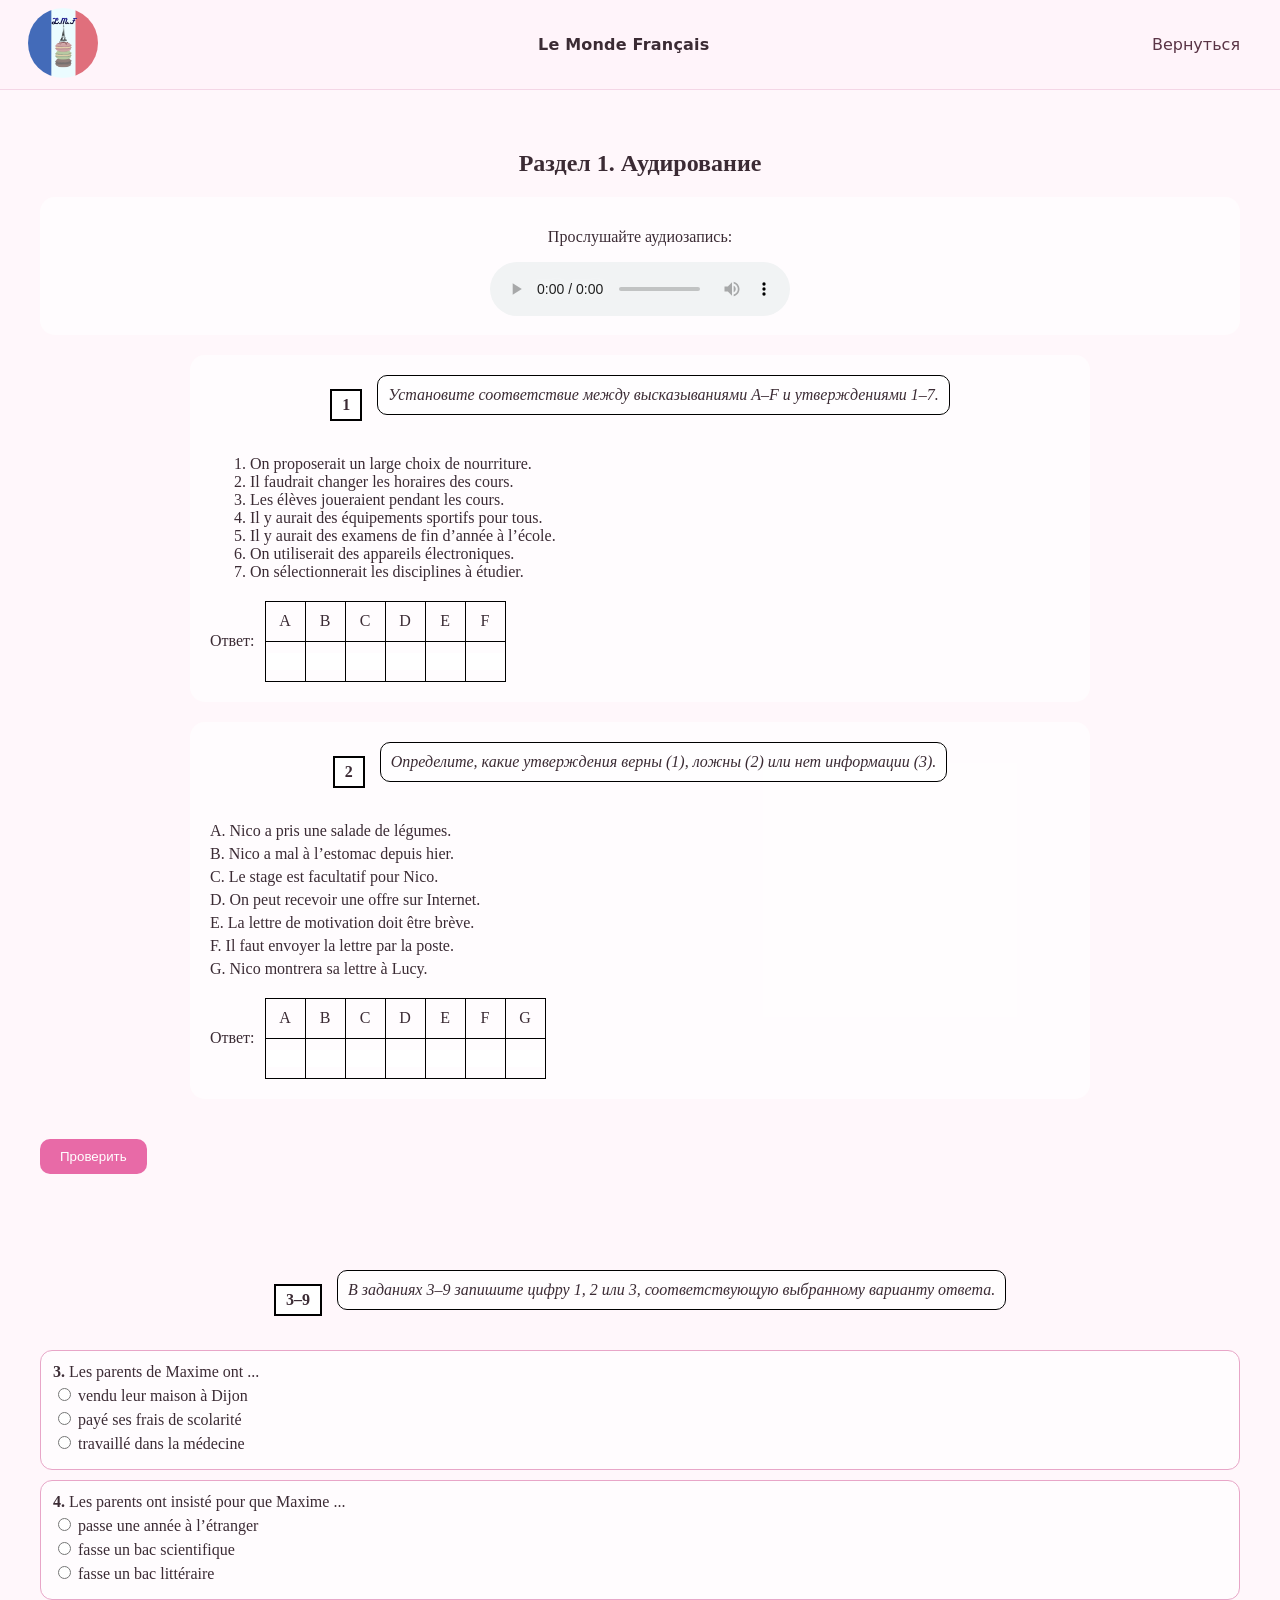
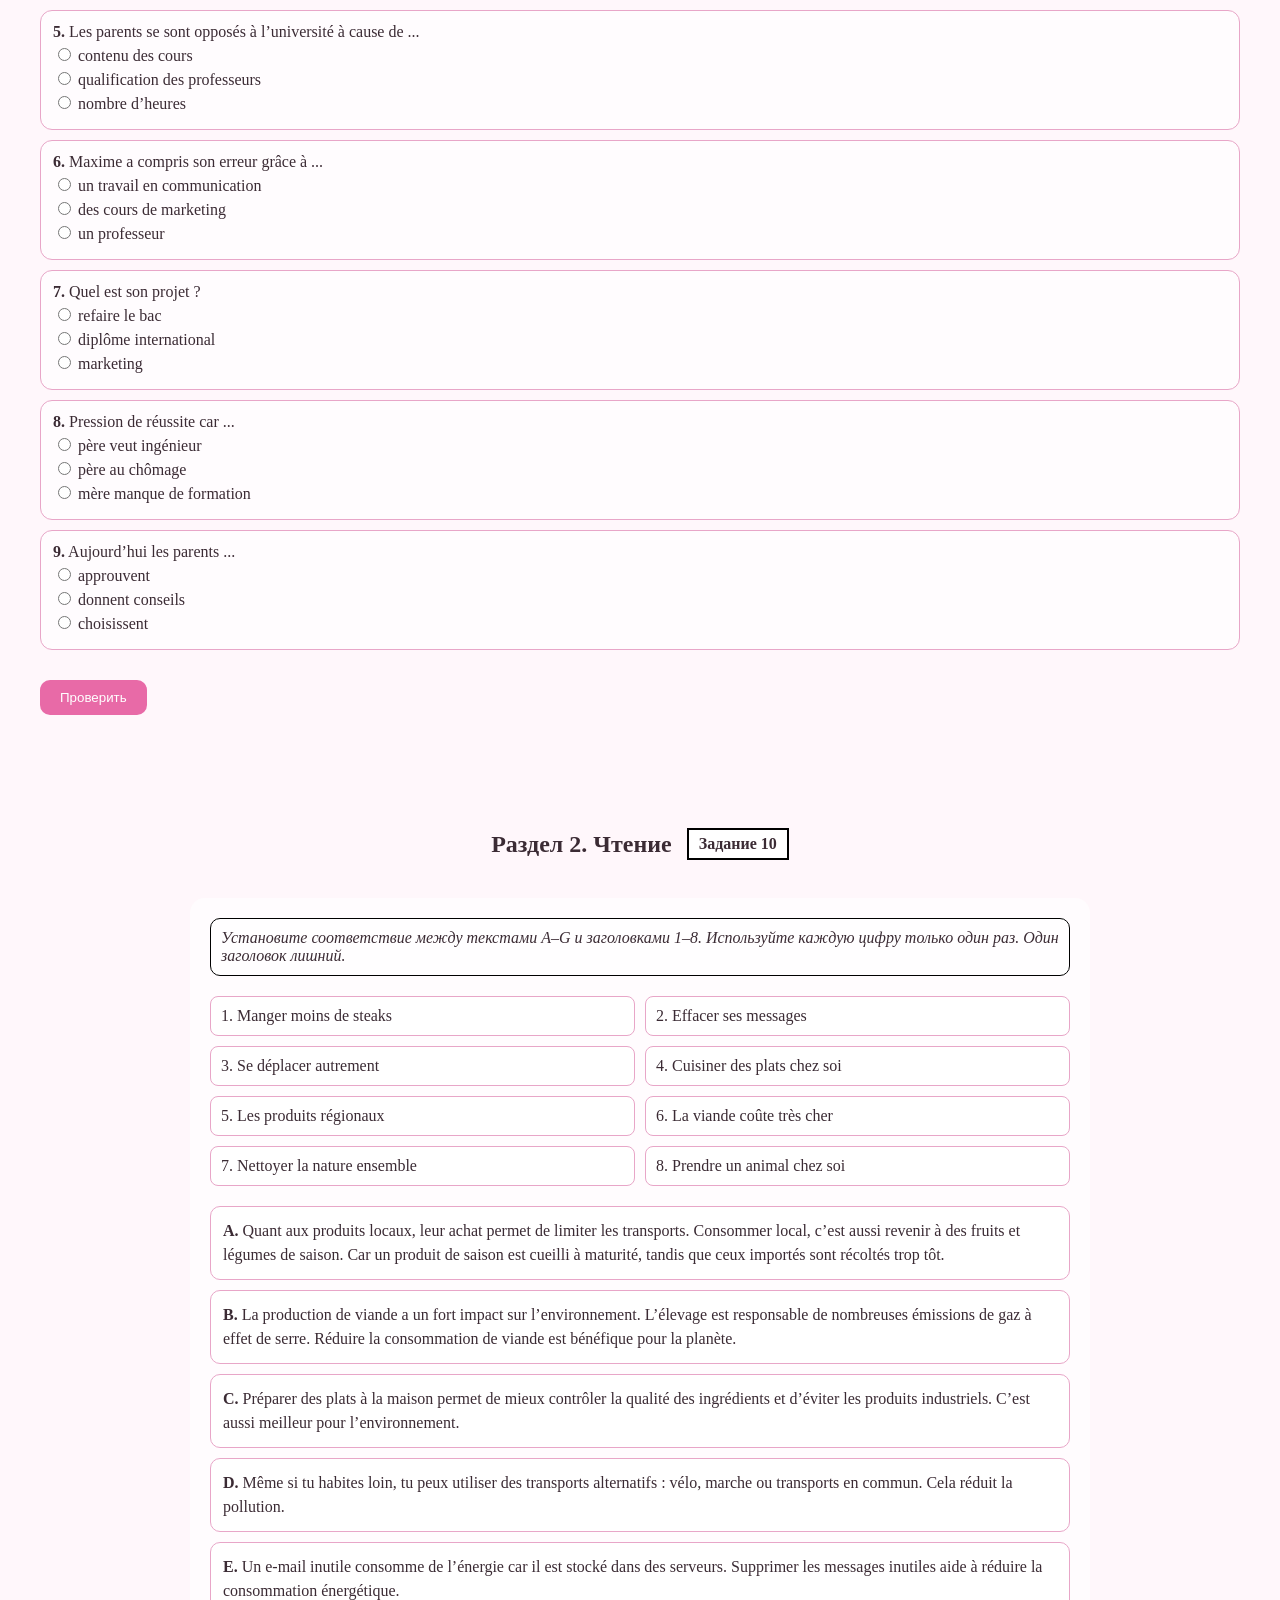
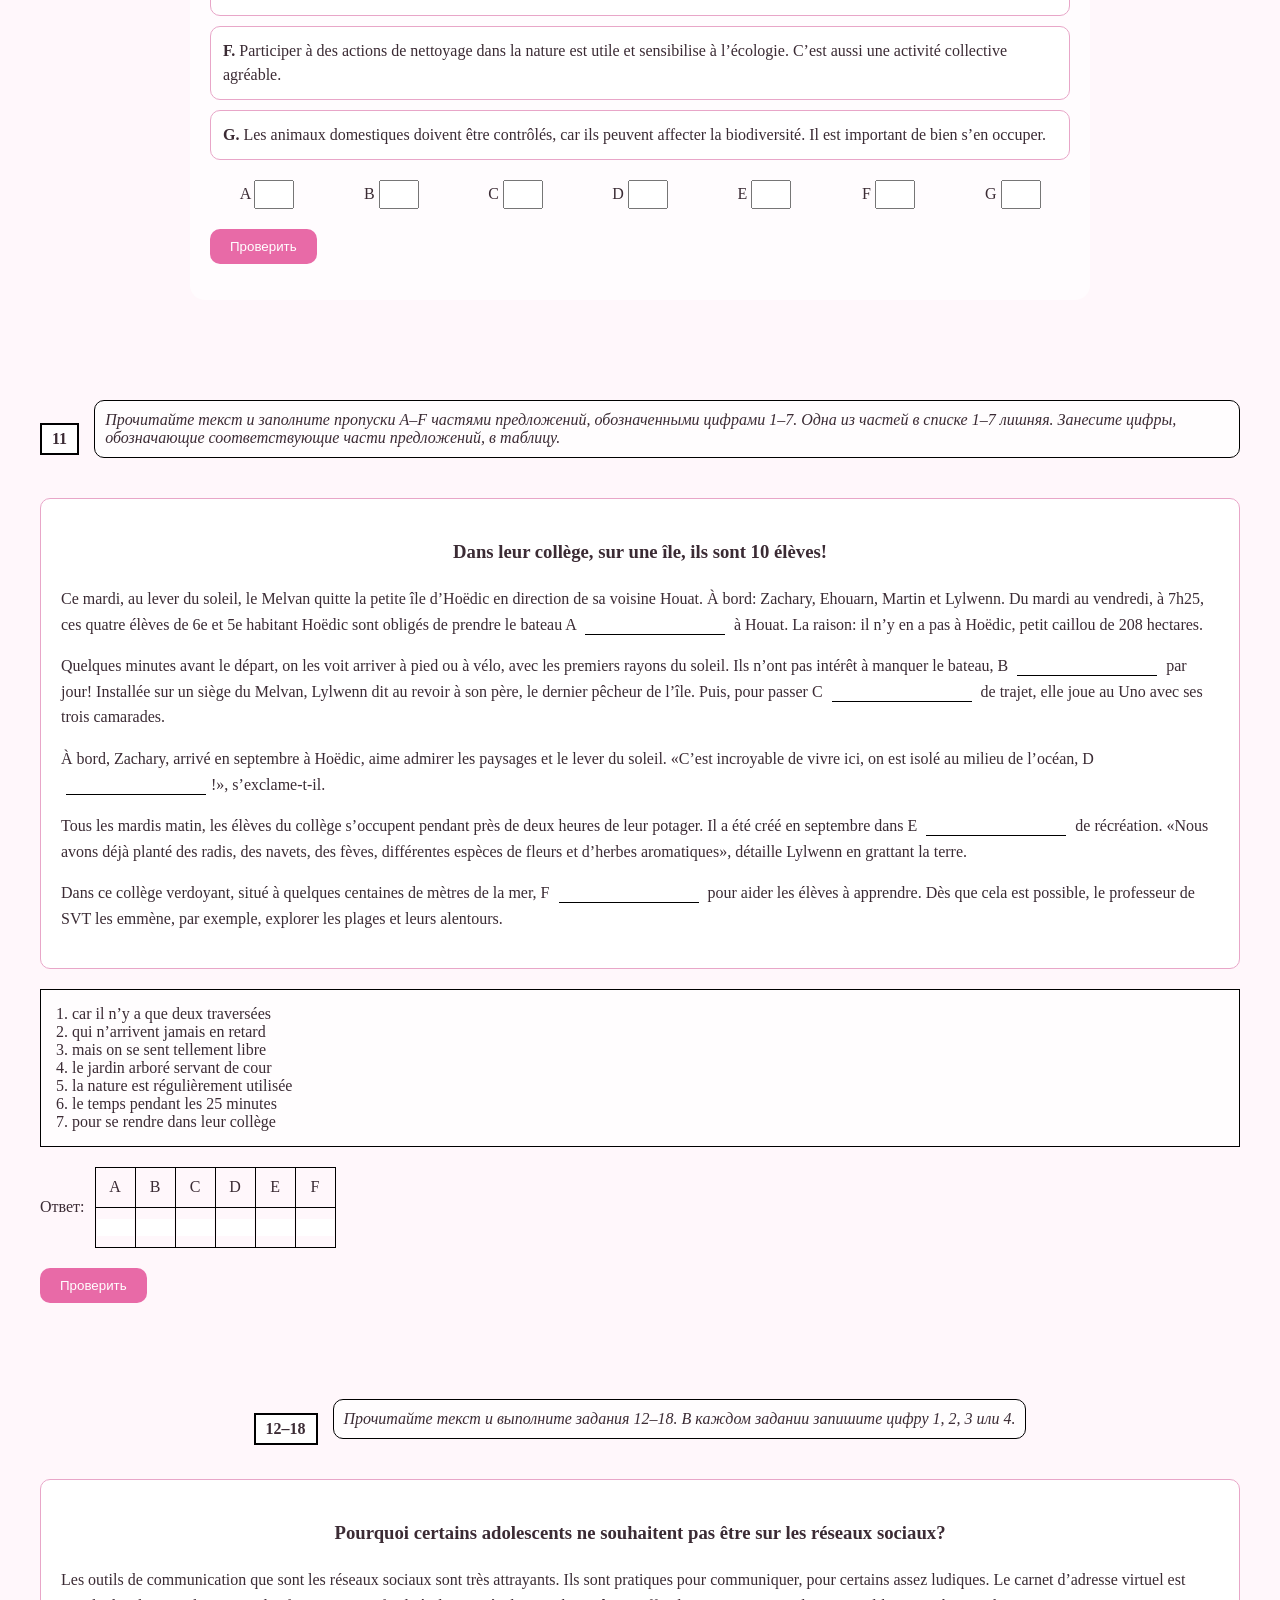
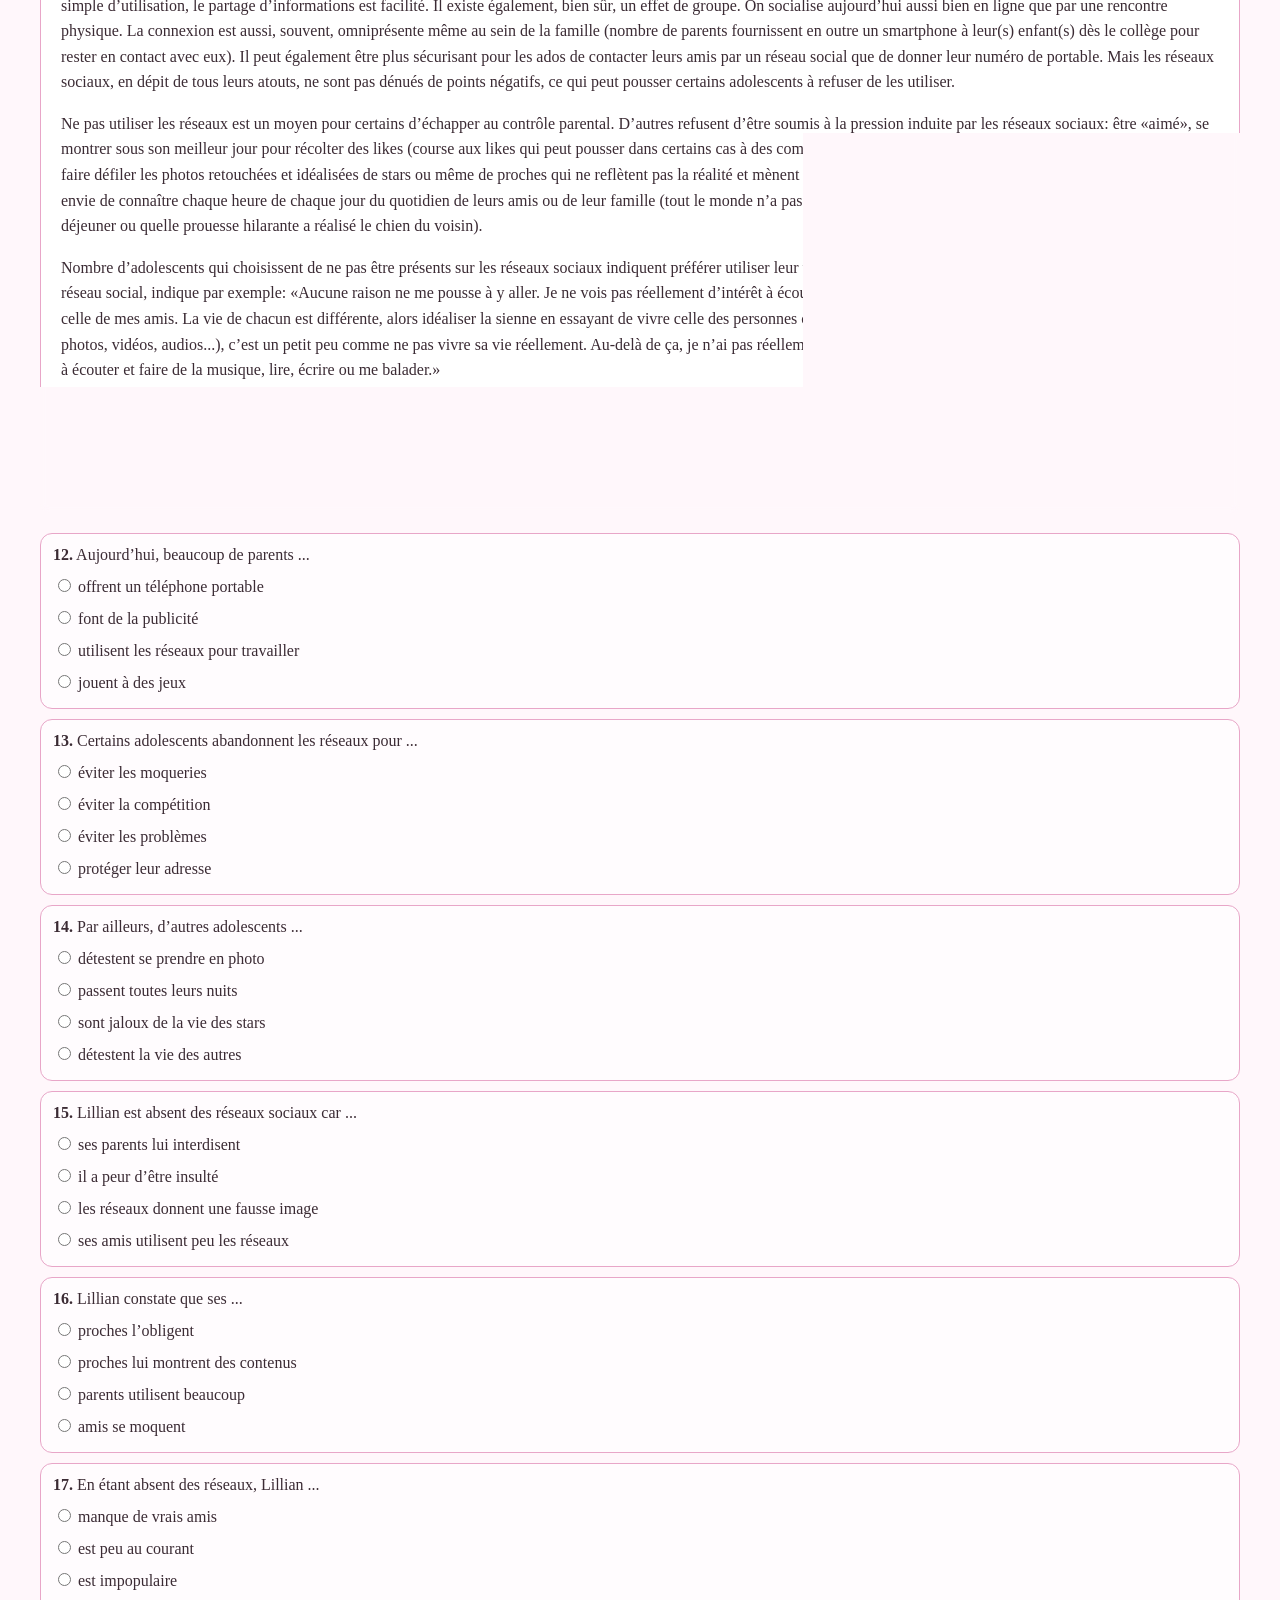
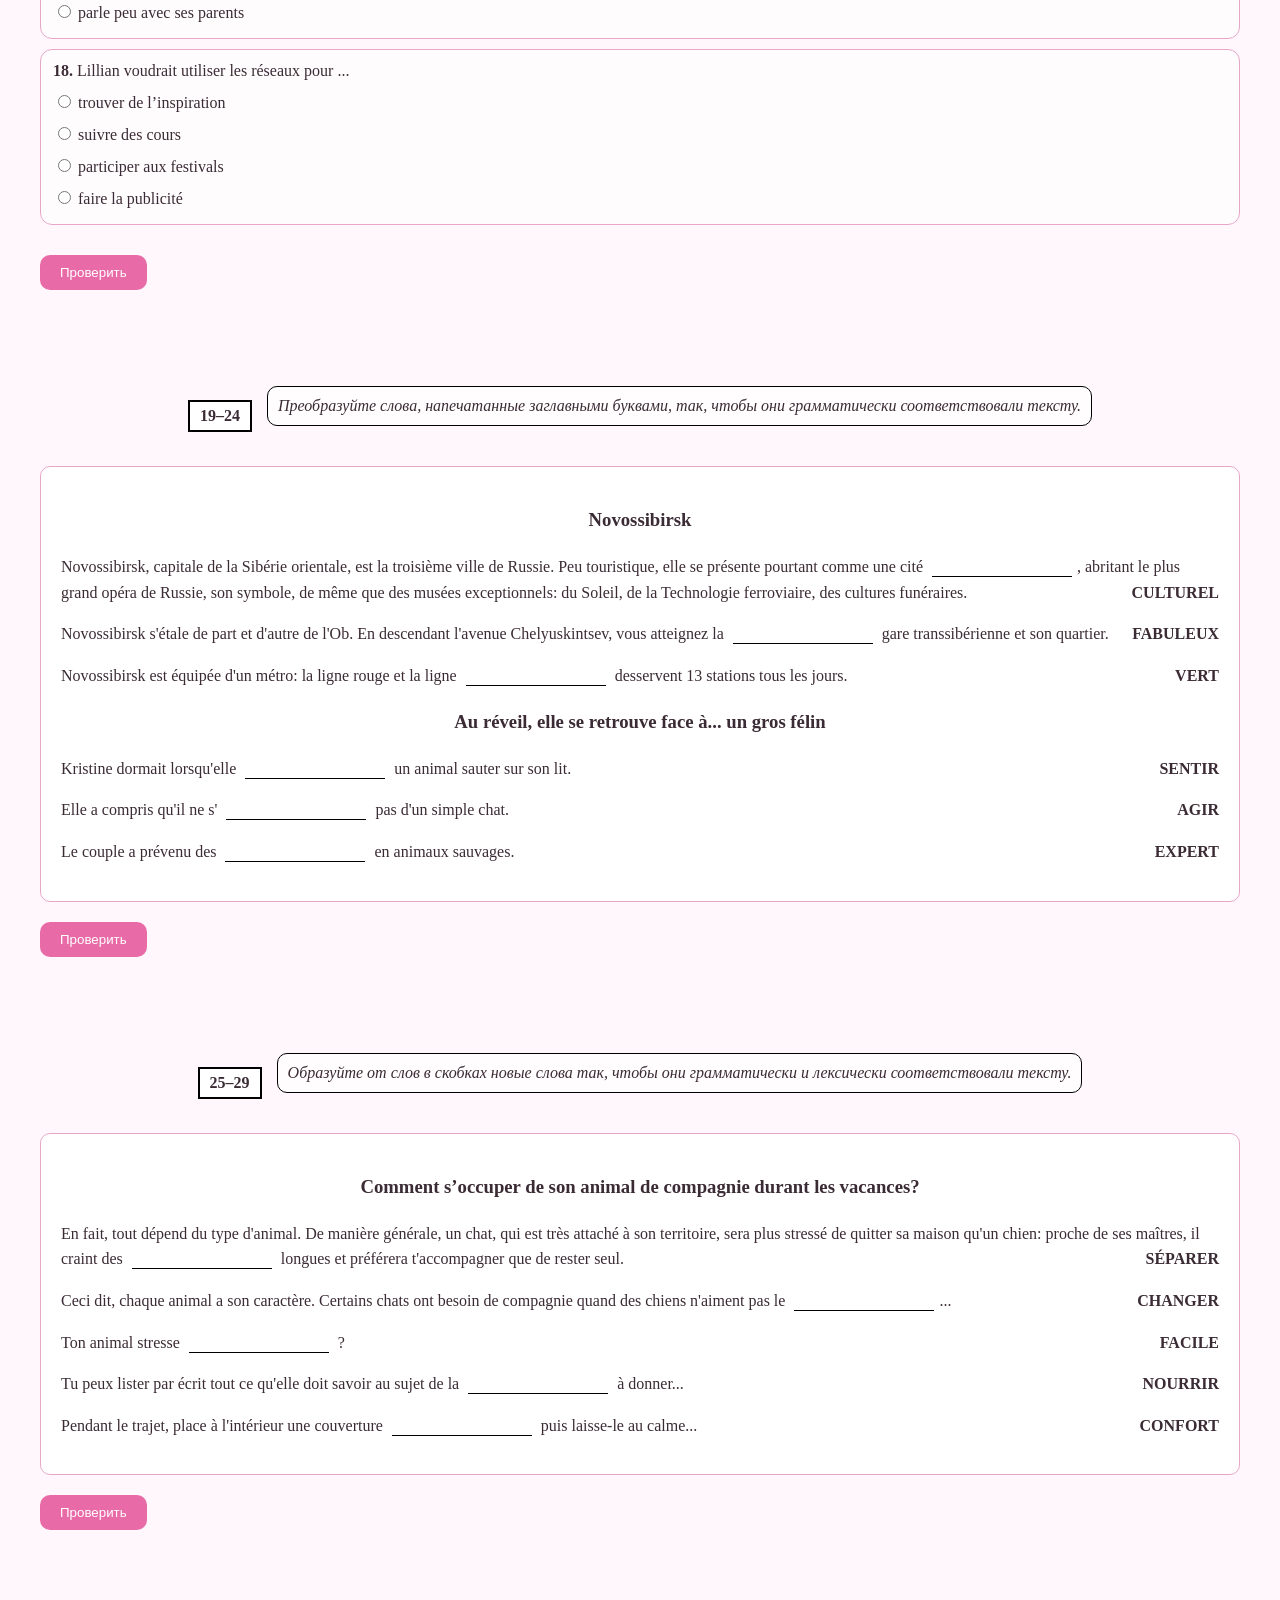
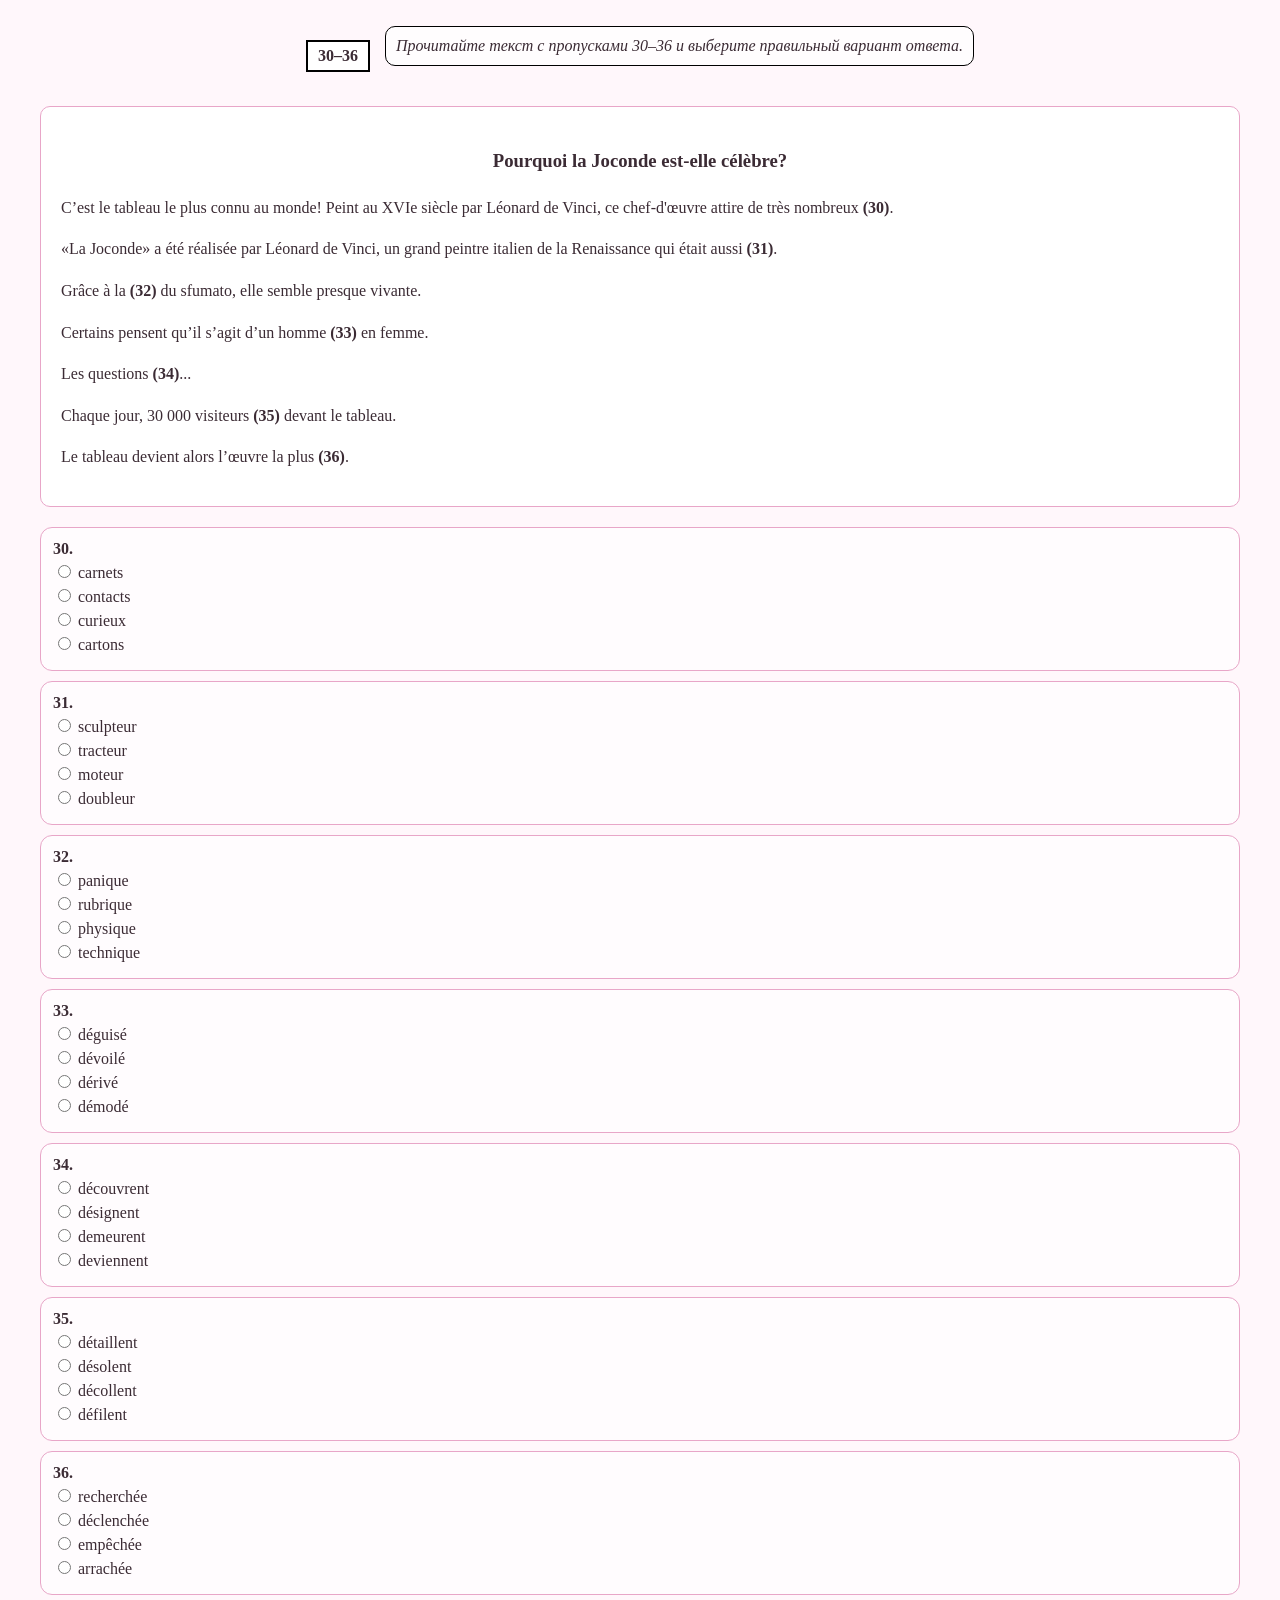
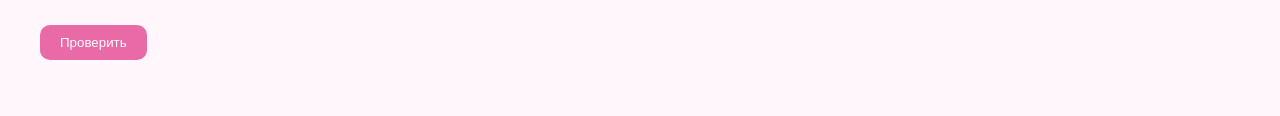
==== tests.html @ 0fc98b48 "Add files via upload" ====
<!DOCTYPE html>
<html lang="ru">
<head>
  <meta charset="UTF-8" />
  <meta name="viewport" content="width=device-width, initial-scale=1.0" />
  <title>Le Monde Français</title>
  <link rel="shortcut icon" href="data/plg.ico" type="image/x-icon">
  <link rel="stylesheet" href="vars.css" />
</head>
<body class="page">

  <header class="header" id="top">
    <nav class="nav">
      <div class="nav__brand">
        <span class="nav__logo"><img src="data/plg.png" alt=""></span>
        <span class="nav__title">Le Monde Français</span>
      </div>

      <ul class="nav__list">
        <li class="nav__item"><a class="nav__link" href="index.html">Вернуться</a></li>
      </ul>
    </nav>
  </header>

  <section class="section section--exam" id="listening">

  <div class="section__content">

    <h2 class="center">Раздел 1. Аудирование</h2>

    <!-- 🎧 АУДИО -->
    <div class="audio-player">
      <p>Прослушайте аудиозапись:</p>
      <audio controls>
        <source src="audio.mp3" type="audio/mpeg">
      </audio>
    </div>

    <!-- ЗАДАНИЕ 1 -->
    <div class="exam-block">

      <div class="exam-header">
        <div class="exam-task-number">1</div>
        <div class="exam-instruction">
          Установите соответствие между высказываниями A–F и утверждениями 1–7.
        </div>
      </div>

      <ol class="list">
        <li>On proposerait un large choix de nourriture.</li>
        <li>Il faudrait changer les horaires des cours.</li>
        <li>Les élèves joueraient pendant les cours.</li>
        <li>Il y aurait des équipements sportifs pour tous.</li>
        <li>Il y aurait des examens de fin d’année à l’école.</li>
        <li>On utiliserait des appareils électroniques.</li>
        <li>On sélectionnerait les disciplines à étudier.</li>
      </ol>

      <div class="answer-table">
        <span>Ответ:</span>
        <table>
          <tr>
            <td>A</td><td>B</td><td>C</td><td>D</td><td>E</td><td>F</td>
          </tr>
          <tr>
            <td><input data-a="4"></td>
            <td><input data-a="2"></td>
            <td><input data-a="6"></td>
            <td><input data-a="1"></td>
            <td><input data-a="7"></td>
            <td><input data-a="3"></td>
          </tr>
        </table>
      </div>

    </div>

    <!-- ЗАДАНИЕ 2 -->
    <div class="exam-block">

      <div class="exam-header">
        <div class="exam-task-number">2</div>
        <div class="exam-instruction">
          Определите, какие утверждения верны (1), ложны (2) или нет информации (3).
        </div>
      </div>

      <div class="statements">
        <div>A. Nico a pris une salade de légumes.</div>
        <div>B. Nico a mal à l’estomac depuis hier.</div>
        <div>C. Le stage est facultatif pour Nico.</div>
        <div>D. On peut recevoir une offre sur Internet.</div>
        <div>E. La lettre de motivation doit être brève.</div>
        <div>F. Il faut envoyer la lettre par la poste.</div>
        <div>G. Nico montrera sa lettre à Lucy.</div>
      </div>

      <div class="answer-table">
        <span>Ответ:</span>
        <table>
          <tr>
            <td>A</td><td>B</td><td>C</td><td>D</td><td>E</td><td>F</td><td>G</td>
          </tr>
          <tr>
            <td><input data-a="1"></td>
            <td><input data-a="2"></td>
            <td><input data-a="3"></td>
            <td><input data-a="1"></td>
            <td><input data-a="1"></td>
            <td><input data-a="2"></td>
            <td><input data-a="3"></td>
          </tr>
        </table>
      </div>

    </div>

    <button class="check-btn" onclick="checkListening()">Проверить</button>
    <p id="resultListening"></p>

  </div>

</section>

<section class="section section--exam" id="task3to9">

  <div class="section__content">

    <div class="exam-header">
      <div class="exam-task-number">3–9</div>
      <div class="exam-instruction">
        В заданиях 3–9 запишите цифру 1, 2 или 3, соответствующую выбранному варианту ответа.
      </div>
    </div>

    <div class="questions">

      <!-- 3 -->
      <div class="task">
        <b>3.</b> Les parents de Maxime ont ...
        <label><input type="radio" name="q3" value="1"> vendu leur maison à Dijon</label>
        <label><input type="radio" name="q3" value="2"> payé ses frais de scolarité</label>
        <label><input type="radio" name="q3" value="3"> travaillé dans la médecine</label>
      </div>

      <!-- 4 -->
      <div class="task">
        <b>4.</b> Les parents ont insisté pour que Maxime ...
        <label><input type="radio" name="q4" value="1"> passe une année à l’étranger</label>
        <label><input type="radio" name="q4" value="2"> fasse un bac scientifique</label>
        <label><input type="radio" name="q4" value="3"> fasse un bac littéraire</label>
      </div>

      <!-- 5 -->
      <div class="task">
        <b>5.</b> Les parents se sont opposés à l’université à cause de ...
        <label><input type="radio" name="q5" value="1"> contenu des cours</label>
        <label><input type="radio" name="q5" value="2"> qualification des professeurs</label>
        <label><input type="radio" name="q5" value="3"> nombre d’heures</label>
      </div>

      <!-- 6 -->
      <div class="task">
        <b>6.</b> Maxime a compris son erreur grâce à ...
        <label><input type="radio" name="q6" value="1"> un travail en communication</label>
        <label><input type="radio" name="q6" value="2"> des cours de marketing</label>
        <label><input type="radio" name="q6" value="3"> un professeur</label>
      </div>

      <!-- 7 -->
      <div class="task">
        <b>7.</b> Quel est son projet ?
        <label><input type="radio" name="q7" value="1"> refaire le bac</label>
        <label><input type="radio" name="q7" value="2"> diplôme international</label>
        <label><input type="radio" name="q7" value="3"> marketing</label>
      </div>

      <!-- 8 -->
      <div class="task">
        <b>8.</b> Pression de réussite car ...
        <label><input type="radio" name="q8" value="1"> père veut ingénieur</label>
        <label><input type="radio" name="q8" value="2"> père au chômage</label>
        <label><input type="radio" name="q8" value="3"> mère manque de formation</label>
      </div>

      <!-- 9 -->
      <div class="task">
        <b>9.</b> Aujourd’hui les parents ...
        <label><input type="radio" name="q9" value="1"> approuvent</label>
        <label><input type="radio" name="q9" value="2"> donnent conseils</label>
        <label><input type="radio" name="q9" value="3"> choisissent</label>
      </div>

    </div>

    <button class="check-btn" onclick="checkTask3to9()">Проверить</button>
    <p id="result3to9"></p>

  </div>

</section>

<section class="section section--exam">

  <div class="section__content">

 <div class="exam-header">
    <h2 class="section__title center">Раздел 2. Чтение</h2>
  <div class="exam-task-number">Задание 10</div>
  
</div>

    <div class="exam-block">

      <div class="exam-instruction">
        Установите соответствие между текстами A–G и заголовками 1–8.
        Используйте каждую цифру только один раз. Один заголовок лишний.
      </div>

      <!-- ЗАГОЛОВКИ -->
      <div class="headings">
        <div>1. Manger moins de steaks</div>
        <div>2. Effacer ses messages</div>
        <div>3. Se déplacer autrement</div>
        <div>4. Cuisiner des plats chez soi</div>
        <div>5. Les produits régionaux</div>
        <div>6. La viande coûte très cher</div>
        <div>7. Nettoyer la nature ensemble</div>
        <div>8. Prendre un animal chez soi</div>
      </div>

      <!-- ТЕКСТЫ -->
      <div class="texts">

        <div class="text-block">
          <b>A.</b> Quant aux produits locaux, leur achat permet de limiter les transports. 
          Consommer local, c’est aussi revenir à des fruits et légumes de saison. 
          Car un produit de saison est cueilli à maturité, tandis que ceux importés 
          sont récoltés trop tôt.
        </div>

        <div class="text-block">
          <b>B.</b> La production de viande a un fort impact sur l’environnement. 
          L’élevage est responsable de nombreuses émissions de gaz à effet de serre. 
          Réduire la consommation de viande est bénéfique pour la planète.
        </div>

        <div class="text-block">
          <b>C.</b> Préparer des plats à la maison permet de mieux contrôler la qualité 
          des ingrédients et d’éviter les produits industriels. 
          C’est aussi meilleur pour l’environnement.
        </div>

        <div class="text-block">
          <b>D.</b> Même si tu habites loin, tu peux utiliser des transports alternatifs : 
          vélo, marche ou transports en commun. Cela réduit la pollution.
        </div>

        <div class="text-block">
          <b>E.</b> Un e-mail inutile consomme de l’énergie car il est stocké dans des serveurs. 
          Supprimer les messages inutiles aide à réduire la consommation énergétique.
        </div>

        <div class="text-block">
          <b>F.</b> Participer à des actions de nettoyage dans la nature est utile 
          et sensibilise à l’écologie. C’est aussi une activité collective agréable.
        </div>

        <div class="text-block">
          <b>G.</b> Les animaux domestiques doivent être contrôlés, car ils peuvent 
          affecter la biodiversité. Il est important de bien s’en occuper.
        </div>

      </div>

      <!-- ОТВЕТЫ -->
      <div class="answers-grid">
        <div>A <input data-answer="5"></div>
        <div>B <input data-answer="1"></div>
        <div>C <input data-answer="4"></div>
        <div>D <input data-answer="3"></div>
        <div>E <input data-answer="2"></div>
        <div>F <input data-answer="7"></div>
        <div>G <input data-answer="8"></div>
      </div>

      <button onclick="checkReading()" class="check-btn">Проверить</button>

      <p id="result-reading" class="result"></p>

    </div>

  </div>

</section>

<section class="section section--exam">

  <div class="section__content">

    <!-- HEADER -->
    <div class="exam-header">
      <div class="exam-task-number">11</div>
      <div class="exam-instruction">
        Прочитайте текст и заполните пропуски A–F частями предложений,
        обозначенными цифрами 1–7. Одна из частей в списке 1–7 лишняя.
        Занесите цифры, обозначающие соответствующие части предложений, в таблицу.
      </div>
    </div>

    <!-- ТЕКСТ -->
    <div class="reading-text">

      <h3>Dans leur collège, sur une île, ils sont 10 élèves!</h3>

      <p>
        Ce mardi, au lever du soleil, le Melvan quitte la petite île d’Hoëdic en direction de sa voisine Houat.
        À bord: Zachary, Ehouarn, Martin et Lylwenn. Du mardi au vendredi, à 7h25, ces quatre élèves de 6e et 5e
        habitant Hoëdic sont obligés de prendre le bateau
        A <input data-answer="7"> à Houat. La raison: il n’y en a pas à Hoëdic,
        petit caillou de 208 hectares.
      </p>

      <p>
        Quelques minutes avant le départ, on les voit arriver à pied ou à vélo, avec les premiers rayons du soleil.
        Ils n’ont pas intérêt à manquer le bateau,
        B <input data-answer="2"> par jour!
        Installée sur un siège du Melvan, Lylwenn dit au revoir à son père, le dernier pêcheur de l’île.
        Puis, pour passer
        C <input data-answer="6"> de trajet, elle joue au Uno avec ses trois camarades.
      </p>

      <p>
        À bord, Zachary, arrivé en septembre à Hoëdic, aime admirer les paysages et le lever du soleil.
        «C’est incroyable de vivre ici, on est isolé au milieu de l’océan,
        D <input data-answer="3">!», s’exclame-t-il.
      </p>

      <p>
        Tous les mardis matin, les élèves du collège s’occupent pendant près de deux heures de leur potager.
        Il a été créé en septembre dans
        E <input data-answer="4"> de récréation.
        «Nous avons déjà planté des radis, des navets, des fèves, différentes espèces de fleurs et d’herbes aromatiques»,
        détaille Lylwenn en grattant la terre.
      </p>

      <p>
        Dans ce collège verdoyant, situé à quelques centaines de mètres de la mer,
        F <input data-answer="5"> pour aider les élèves à apprendre.
        Dès que cela est possible, le professeur de SVT les emmène, par exemple,
        explorer les plages et leurs alentours.
      </p>

    </div>

    <!-- ВАРИАНТЫ -->
    <div class="variants">
      <div>1. car il n’y a que deux traversées</div>
      <div>2. qui n’arrivent jamais en retard</div>
      <div>3. mais on se sent tellement libre</div>
      <div>4. le jardin arboré servant de cour</div>
      <div>5. la nature est régulièrement utilisée</div>
      <div>6. le temps pendant les 25 minutes</div>
      <div>7. pour se rendre dans leur collège</div>
    </div>

    <!-- ТАБЛИЦА -->
    <div class="answer-table">
      <span>Ответ:</span>
      <table>
        <tr>
          <td>A</td>
          <td>B</td>
          <td>C</td>
          <td>D</td>
          <td>E</td>
          <td>F</td>
        </tr>
        <tr>
          <td><input data-answer="7"></td>
          <td><input data-answer="2"></td>
          <td><input data-answer="6"></td>
          <td><input data-answer="3"></td>
          <td><input data-answer="4"></td>
          <td><input data-answer="5"></td>
        </tr>
      </table>
    </div>

    <button class="check-btn" onclick="checkTask11()">Проверить</button>
    <p id="result11"></p>

  </div>

</section>

<section class="section section--exam">

  <div class="section__content">

    <div class="exam-header">
      <div class="exam-task-number">12–18</div>
      <div class="exam-instruction">
        Прочитайте текст и выполните задания 12–18.
        В каждом задании запишите цифру 1, 2, 3 или 4.
      </div>
    </div>

    <!-- ТЕКСТ -->
    <div class="reading-text">

       <h3 class="reading-title">
  Pourquoi certains adolescents ne souhaitent pas être sur les réseaux sociaux?
</h3>

<p>
  Les outils de communication que sont les réseaux sociaux sont très attrayants.
  Ils sont pratiques pour communiquer, pour certains assez ludiques.
  Le carnet d’adresse virtuel est simple d’utilisation, le partage d’informations est facilité.
  Il existe également, bien sûr, un effet de groupe.
  On socialise aujourd’hui aussi bien en ligne que par une rencontre physique.
  La connexion est aussi, souvent, omniprésente même au sein de la famille
  (nombre de parents fournissent en outre un smartphone à leur(s) enfant(s) dès le collège pour rester en contact avec eux).
  Il peut également être plus sécurisant pour les ados de contacter leurs amis par un réseau social que de donner leur numéro de portable.
  Mais les réseaux sociaux, en dépit de tous leurs atouts, ne sont pas dénués de points négatifs,
  ce qui peut pousser certains adolescents à refuser de les utiliser.
</p>

<p>
  Ne pas utiliser les réseaux est un moyen pour certains d’échapper au contrôle parental.
  D’autres refusent d’être soumis à la pression induite par les réseaux sociaux:
  être «aimé», se montrer sous son meilleur jour pour récolter des likes
  (course aux likes qui peut pousser dans certains cas à des comportements extrêmes, dangereux,
  juste pour être vu, reconnu), faire défiler les photos retouchées et idéalisées de stars
  ou même de proches qui ne reflètent pas la réalité et mènent à se comparer à eux et à se dévaloriser.
  Beaucoup n’ont pas envie de connaître chaque heure de chaque jour du quotidien de leurs amis
  ou de leur famille (tout le monde n’a pas forcément envie de savoir ce qu’une personne a mangé au déjeuner
  ou quelle prouesse hilarante a réalisé le chien du voisin).
</p>

<p>
  Nombre d’adolescents qui choisissent de ne pas être présents sur les réseaux sociaux indiquent préférer utiliser leur temps à autre chose.
  Lilian, 13 ans, qui n’est inscrit sur aucun réseau social, indique par exemple:
  «Aucune raison ne me pousse à y aller. Je ne vois pas réellement d’intérêt à écouter, lire ou voir la vie des gens
  puisque j’ai déjà la mienne et celle de mes amis.
  La vie de chacun est différente, alors idéaliser la sienne en essayant de vivre celle des personnes connues
  sur les réseaux sociaux par procuration (à travers photos, vidéos, audios...),
  c’est un petit peu comme ne pas vivre sa vie réellement.
  Au-delà de ça, je n’ai pas réellement de temps à consacrer aux réseaux sociaux:
  je passe le temps à écouter et faire de la musique, lire, écrire ou me balader.»
</p>

<p>
  Certains ressentent au début un manque, plus ou moins marqué.
  La réaction de l’entourage est essentielle également.
  Lilian, par exemple, estime:
  «La plupart des personnes me comprennent car je leur explique toutes les raisons qui font que cela ne m’attire pas
  mais que ce soit mes proches ou mes amis, la plupart me montrent malgré moi des vidéos, audios, photos issus des réseaux sociaux».
  Il ajoute:
  «Je ne considère pas cela comme une «absence» mais plutôt comme une manière de vivre».
</p>

    </div>

    <!-- ВОПРОСЫ -->
    <div class="questions">

      <div class="task">
        <b>12.</b> Aujourd’hui, beaucoup de parents ...
        <div class="options">
          <label><input type="radio" name="q12" value="1"> offrent un téléphone portable</label>
          <label><input type="radio" name="q12" value="2"> font de la publicité</label>
          <label><input type="radio" name="q12" value="3"> utilisent les réseaux pour travailler</label>
          <label><input type="radio" name="q12" value="4"> jouent à des jeux</label>
        </div>
      </div>

      <div class="task">
        <b>13.</b> Certains adolescents abandonnent les réseaux pour ...
        <div class="options">
          <label><input type="radio" name="q13" value="1"> éviter les moqueries</label>
          <label><input type="radio" name="q13" value="2"> éviter la compétition</label>
          <label><input type="radio" name="q13" value="3"> éviter les problèmes</label>
          <label><input type="radio" name="q13" value="4"> protéger leur adresse</label>
        </div>
      </div>

      <div class="task">
        <b>14.</b> Par ailleurs, d’autres adolescents ...
        <div class="options">
          <label><input type="radio" name="q14" value="1"> détestent se prendre en photo</label>
          <label><input type="radio" name="q14" value="2"> passent toutes leurs nuits</label>
          <label><input type="radio" name="q14" value="3"> sont jaloux de la vie des stars</label>
          <label><input type="radio" name="q14" value="4"> détestent la vie des autres</label>
        </div>
      </div>

      <div class="task">
        <b>15.</b> Lillian est absent des réseaux sociaux car ...
        <div class="options">
          <label><input type="radio" name="q15" value="1"> ses parents lui interdisent</label>
          <label><input type="radio" name="q15" value="2"> il a peur d’être insulté</label>
          <label><input type="radio" name="q15" value="3"> les réseaux donnent une fausse image</label>
          <label><input type="radio" name="q15" value="4"> ses amis utilisent peu les réseaux</label>
        </div>
      </div>

      <div class="task">
        <b>16.</b> Lillian constate que ses ...
        <div class="options">
          <label><input type="radio" name="q16" value="1"> proches l’obligent</label>
          <label><input type="radio" name="q16" value="2"> proches lui montrent des contenus</label>
          <label><input type="radio" name="q16" value="3"> parents utilisent beaucoup</label>
          <label><input type="radio" name="q16" value="4"> amis se moquent</label>
        </div>
      </div>

      <div class="task">
        <b>17.</b> En étant absent des réseaux, Lillian ...
        <div class="options">
          <label><input type="radio" name="q17" value="1"> manque de vrais amis</label>
          <label><input type="radio" name="q17" value="2"> est peu au courant</label>
          <label><input type="radio" name="q17" value="3"> est impopulaire</label>
          <label><input type="radio" name="q17" value="4"> parle peu avec ses parents</label>
        </div>
      </div>

      <div class="task">
        <b>18.</b> Lillian voudrait utiliser les réseaux pour ...
        <div class="options">
          <label><input type="radio" name="q18" value="1"> trouver de l’inspiration</label>
          <label><input type="radio" name="q18" value="2"> suivre des cours</label>
          <label><input type="radio" name="q18" value="3"> participer aux festivals</label>
          <label><input type="radio" name="q18" value="4"> faire la publicité</label>
        </div>
      </div>

    </div>

    <button class="check-btn" onclick="checkTest()">Проверить</button>
    <p id="result-test"></p>

  </div>

</section>

<section class="section section--exam">

  <div class="section__content">

    <div class="exam-header">
      <div class="exam-task-number">19–24</div>
      <div class="exam-instruction">
        Преобразуйте слова, напечатанные заглавными буквами, так, чтобы они грамматически соответствовали тексту.
      </div>
    </div>

    <div class="reading-text">

      <h3>Novossibirsk</h3>

      <p>
        Novossibirsk, capitale de la Sibérie orientale, est la troisième ville de Russie.
        Peu touristique, elle se présente pourtant comme une cité
        <input data-answer="culturelle">, abritant le plus grand opéra de Russie,
        son symbole, de même que des musées exceptionnels:
        du Soleil, de la Technologie ferroviaire, des cultures funéraires.
        <span class="word">CULTUREL</span>
      </p>

      <p>
        Novossibirsk s'étale de part et d'autre de l'Ob.
        En descendant l'avenue Chelyuskintsev, vous atteignez la
        <input data-answer="fabuleuse"> gare transsibérienne et son quartier.
        <span class="word">FABULEUX</span>
      </p>

      <p>
        Novossibirsk est équipée d'un métro: la ligne rouge et la ligne
        <input data-answer="verte"> desservent 13 stations tous les jours.
        <span class="word">VERT</span>
      </p>

      <h3>Au réveil, elle se retrouve face à... un gros félin</h3>

      <p>
        Kristine dormait lorsqu'elle
        <input data-answer="sentait"> un animal sauter sur son lit.
        <span class="word">SENTIR</span>
      </p>

      <p>
        Elle a compris qu'il ne s'
        <input data-answer="agissait"> pas d'un simple chat.
        <span class="word">AGIR</span>
      </p>

      <p>
        Le couple a prévenu des
        <input data-answer="experts"> en animaux sauvages.
        <span class="word">EXPERT</span>
      </p>

    </div>

    <button class="check-btn" onclick="checkTask19()">Проверить</button>
    <p id="result19"></p>

  </div>

</section>

<section class="section section--exam">

  <div class="section__content">

    <div class="exam-header">
      <div class="exam-task-number">25–29</div>
      <div class="exam-instruction">
        Образуйте от слов в скобках новые слова так, чтобы они грамматически и лексически соответствовали тексту.
      </div>
    </div>

    <div class="reading-text">

      <h3>Comment s’occuper de son animal de compagnie durant les vacances?</h3>

      <p>
        En fait, tout dépend du type d'animal. De manière générale, un chat,
        qui est très attaché à son territoire, sera plus stressé de quitter sa maison qu'un chien:
        proche de ses maîtres, il craint des
        <input data-answer="séparations"> longues et préférera t'accompagner que de rester seul.
        <span class="word">SÉPARER</span>
      </p>

      <p>
        Ceci dit, chaque animal a son caractère. Certains chats ont besoin de compagnie
        quand des chiens n'aiment pas le
        <input data-answer="changement">...
        <span class="word">CHANGER</span>
      </p>

      <p>
        Ton animal stresse
        <input data-answer="facilement"> ?
        <span class="word">FACILE</span>
      </p>

      <p>
        Tu peux lister par écrit tout ce qu'elle doit savoir au sujet de la
        <input data-answer="nourriture"> à donner...
        <span class="word">NOURRIR</span>
      </p>

      <p>
        Pendant le trajet, place à l'intérieur une couverture
        <input data-answer="confortable"> puis laisse-le au calme...
        <span class="word">CONFORT</span>
      </p>

    </div>

    <button class="check-btn" onclick="checkTask25()">Проверить</button>
    <p id="result25"></p>

  </div>

</section>

<section class="section section--exam" id="task3036">

  <div class="section__content">

    <div class="exam-header">
      <div class="exam-task-number">30–36</div>
      <div class="exam-instruction">
        Прочитайте текст с пропусками 30–36 и выберите правильный вариант ответа.
      </div>
    </div>

    <div class="reading-text">

      <h3>Pourquoi la Joconde est-elle célèbre?</h3>

      <p>
        C’est le tableau le plus connu au monde! Peint au XVIe siècle par Léonard de Vinci,
        ce chef-d'œuvre attire de très nombreux
        <b>(30)</b>.
      </p>

      <p>
        «La Joconde» a été réalisée par Léonard de Vinci,
        un grand peintre italien de la Renaissance qui était aussi
        <b>(31)</b>.
      </p>

      <p>
        Grâce à la
        <b>(32)</b> du sfumato,
        elle semble presque vivante.
      </p>

      <p>
        Certains pensent qu’il s’agit d’un homme
        <b>(33)</b> en femme.
      </p>

      <p>
        Les questions
        <b>(34)</b>...
      </p>

      <p>
        Chaque jour, 30 000 visiteurs
        <b>(35)</b> devant le tableau.
      </p>

      <p>
        Le tableau devient alors l’œuvre la plus
        <b>(36)</b>.
      </p>

    </div>

    <!-- ВОПРОСЫ -->
    <div class="questions">

      <div class="task">
        <b>30.</b>
        <label><input type="radio" name="q30" value="1"> carnets</label>
        <label><input type="radio" name="q30" value="2"> contacts</label>
        <label><input type="radio" name="q30" value="3"> curieux</label>
        <label><input type="radio" name="q30" value="4"> cartons</label>
      </div>

      <div class="task">
        <b>31.</b>
        <label><input type="radio" name="q31" value="1"> sculpteur</label>
        <label><input type="radio" name="q31" value="2"> tracteur</label>
        <label><input type="radio" name="q31" value="3"> moteur</label>
        <label><input type="radio" name="q31" value="4"> doubleur</label>
      </div>

      <div class="task">
        <b>32.</b>
        <label><input type="radio" name="q32" value="1"> panique</label>
        <label><input type="radio" name="q32" value="2"> rubrique</label>
        <label><input type="radio" name="q32" value="3"> physique</label>
        <label><input type="radio" name="q32" value="4"> technique</label>
      </div>

      <div class="task">
        <b>33.</b>
        <label><input type="radio" name="q33" value="1"> déguisé</label>
        <label><input type="radio" name="q33" value="2"> dévoilé</label>
        <label><input type="radio" name="q33" value="3"> dérivé</label>
        <label><input type="radio" name="q33" value="4"> démodé</label>
      </div>

      <div class="task">
        <b>34.</b>
        <label><input type="radio" name="q34" value="1"> découvrent</label>
        <label><input type="radio" name="q34" value="2"> désignent</label>
        <label><input type="radio" name="q34" value="3"> demeurent</label>
        <label><input type="radio" name="q34" value="4"> deviennent</label>
      </div>

      <div class="task">
        <b>35.</b>
        <label><input type="radio" name="q35" value="1"> détaillent</label>
        <label><input type="radio" name="q35" value="2"> désolent</label>
        <label><input type="radio" name="q35" value="3"> décollent</label>
        <label><input type="radio" name="q35" value="4"> défilent</label>
      </div>

      <div class="task">
        <b>36.</b>
        <label><input type="radio" name="q36" value="1"> recherchée</label>
        <label><input type="radio" name="q36" value="2"> déclenchée</label>
        <label><input type="radio" name="q36" value="3"> empêchée</label>
        <label><input type="radio" name="q36" value="4"> arrachée</label>
      </div>

    </div>

    <button class="check-btn" onclick="checkTask3036()">Проверить</button>
    <p id="result3036"></p>

  </div>

</section>

<script src="script.js"></script>
---- vars.css ----
* {
  box-sizing: border-box;
}

html {
  scroll-behavior: smooth;
}

body.page {
  margin: 0;
  font-family: system-ui, -apple-system, "Segoe UI", Roboto, Arial, sans-serif;
  color: #3b2b34;
  background: #fff7fb;
}

.header {
  height: 10vh;
}

.nav {
  position: fixed;
  top: 0;
  left: 0;
  right: 0;
  height: 10vh;
  display: flex;
  align-items: center;
  justify-content: space-between;
  padding: 0 28px;
  background: rgba(255, 244, 250, 0.85);
  backdrop-filter: blur(10px);
  border-bottom: 1px solid rgba(223, 158, 196, 0.35);
  z-index: 10;
}

.nav__brand {
  display: flex;
  align-items: center;
  gap: 10px;
}

.nav__logo img {
  width: 14%;
  border-radius: 180px;
}

.nav__title {
  font-weight: 700;
  letter-spacing: 0.2px;
}

.nav__list {
  list-style: none;
  display: flex;
  gap: 18px;
  padding: 0;
  margin: 0;
}

.nav__item {
  margin: 0;
  padding: 0;
}

.nav__link {
  text-decoration: none;
  color: #5a3446;
  padding: 10px 12px;
  border-radius: 10px;
  transition: background 0.2s ease, transform 0.2s ease;
}

.nav__link:hover {
  background: rgba(240, 170, 210, 0.28);
  transform: translateY(-1px);
}

.nav__cta {
  text-decoration: none;
  color: #ffffff;
  background: #e86aa7;
  padding: 10px 14px;
  border-radius: 12px;
  font-weight: 700;
  transition: transform 0.2s ease, opacity 0.2s ease;
}

.nav__cta:hover {
  transform: translateY(-1px);
  opacity: 0.95;
}

.section--exam {
  padding: 60px 20px;
}

.exam-block {
  max-width: 900px;
  margin: auto;
}

.exam-instruction {
  background: white;
  padding: 12px;
  border-radius: 10px;
  border: 1px solid #e8a6c8;
  margin-bottom: 20px;
}

.headings {
  display: grid;
  grid-template-columns: repeat(2, 1fr);
  gap: 10px;
  margin-bottom: 20px;
}

.headings div {
  background: white;
  padding: 10px;
  border-radius: 8px;
  border: 1px solid #e8a6c8;
}

.text-block {
  background: white;
  padding: 12px;
  border-radius: 10px;
  border: 1px solid #e8a6c8;
  margin-bottom: 10px;
  line-height: 1.5;
}

.answers-grid {
  margin-top: 20px;
  display: grid;
  grid-template-columns: repeat(7, 1fr);
  gap: 10px;
  text-align: center;
}

.answers-grid input {
  width: 40px;
  padding: 5px;
  text-align: center;
}

.check-btn {
  margin-top: 20px;
  padding: 10px 20px;
  background: #e86aa7;
  color: white;
  border: none;
  border-radius: 10px;
  cursor: pointer;
}

.correct {
  border: 2px solid green;
}

.wrong {
  border: 2px solid red;
}

.result {
  margin-top: 15px;
  font-weight: bold;
}

/* Центр заголовка */
.center {
  text-align: center;
}

/* Блок задания */
.exam-header {
  display: flex;
  align-items: center;
  justify-content: center;
  gap: 20px;
  margin-bottom: 20px;
}

/* Квадратик "Задание 10" */
.exam-task-number {
  border: 2px solid #444;
  padding: 6px 12px;
  font-weight: bold;
  background: white;
}

.section--exam {
  padding: 40px;
  font-family: "Times New Roman", serif;
}

.exam-header {
  display: flex;
  gap: 15px;
  margin-bottom: 20px;
}

.exam-task-number {
  border: 2px solid black;
  padding: 5px 10px;
  font-weight: bold;
  background: white;
}

.exam-instruction {
  border: 1px solid black;
  padding: 10px;
  background: #fff;
  font-style: italic;
}

.reading-text {
  background: white;
  padding: 20px;
  line-height: 1.6;
  border: 1px solid black;
}

.reading-text h3 {
  text-align: center;
}

.reading-text input {
  width: 50px;
  border: none;
  border-bottom: 1px solid black;
  text-align: center;
}

/* варианты */
.variants {
  margin-top: 20px;
  background: white;
  padding: 15px;
  border: 1px solid black;
}

/* таблица */
.answer-table {
  margin-top: 20px;
  display: flex;
  align-items: center;
  gap: 10px;
}

.answer-table table {
  border-collapse: collapse;
}

.answer-table td {
  border: 1px solid black;
  width: 40px;
  height: 40px;
  text-align: center;
}

.answer-table input {
  width: 100%;
  border: none;
  text-align: center;
}

/* проверка */
.correct {
  background: #c8f7c5;
}

.wrong {
  background: #f7c5c5;
}

.check-btn {
  margin-top: 20px;
  padding: 10px 20px;
  background: #e86aa7;
  color: white;
  border: none;
  cursor: pointer;
}

.reading-text,
.variants,
.exam-instruction {
  background: rgba(255, 255, 255, 0.7);
  backdrop-filter: blur(4px);
}

.questions {
  margin-top: 20px;
}

.task {
  background: white;
  padding: 12px;
  margin-bottom: 10px;
  border: 1px solid #e8a6c8;
  border-radius: 10px;
}

.options {
  margin-top: 8px;
  display: flex;
  flex-direction: column;
  gap: 4px;
}

.correct {
  outline: 2px solid green;
}

.wrong {
  outline: 2px solid red;
}

.reading-text {
  background: white;
  padding: 20px;
  border: 1px solid #e8a6c8;
  border-radius: 10px;
  line-height: 1.6;
}

.reading-text input {
  border: none;
  border-bottom: 1px solid black;
  width: 120px;
  text-align: center;
  margin: 0 5px;
}

.word {
  float: right;
  font-weight: bold;
  margin-left: 10px;
}

.correct {
  border-bottom: 2px solid green;
}

.wrong {
  border-bottom: 2px solid red;
}

.reading-text input {
  border: none;
  border-bottom: 1px solid black;
  width: 140px;
  text-align: center;
  margin: 0 5px;
}

.word {
  float: right;
  font-weight: bold;
}

.correct {
  border-bottom: 2px solid green;
}

.wrong {
  border-bottom: 2px solid red;
}

.task {
  background: white;
  padding: 10px;
  margin: 10px 0;
  border-radius: 10px;
}

.task label {
  display: block;
  margin: 3px 0;
}

.correct {
  outline: 2px solid green;
}

.wrong {
  outline: 2px solid red;
}

.audio-player {
  background: rgba(255,255,255,0.7);
  padding: 15px;
  border-radius: 15px;
  margin-bottom: 20px;
  text-align: center;
}

.exam-block {
  background: rgba(255,255,255,0.7);
  padding: 20px;
  margin-bottom: 20px;
  border-radius: 15px;
}

.list {
  margin: 15px 0;
}

.statements div {
  margin: 5px 0;
}

.answer-table table {
  border-collapse: collapse;
}

.answer-table td {
  border: 1px solid black;
  width: 40px;
  height: 40px;
  text-align: center;
}

.answer-table input {
  width: 100%;
  border: none;
  text-align: center;
}

.correct {
  background: #c8f7c5;
}

.wrong {
  background: #f7c5c5;
}

.task {
  background: rgba(255,255,255,0.7);
  padding: 12px;
  margin-bottom: 10px;
  border-radius: 12px;
}

.task label {
  display: block;
  margin: 4px 0;
}

.correct {
  outline: 2px solid green;
}

.wrong {
  outline: 2px solid red;
}
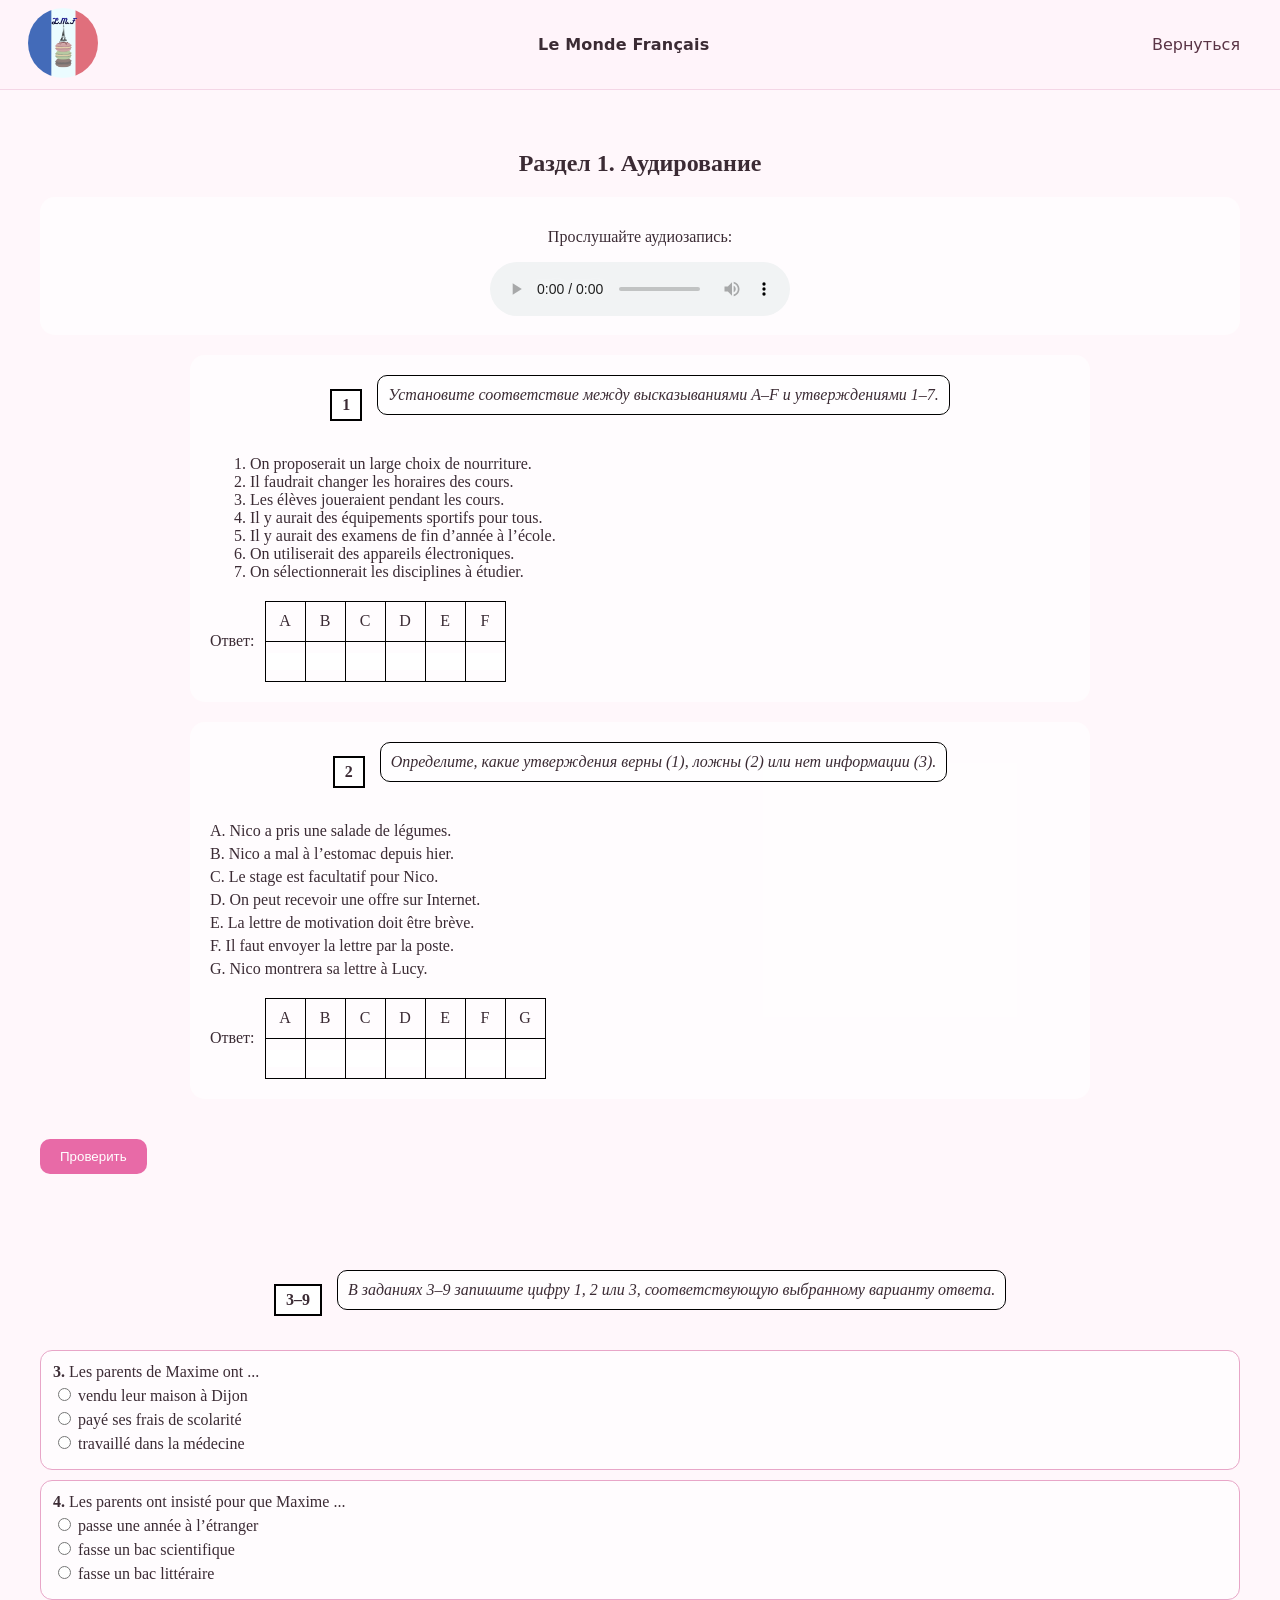
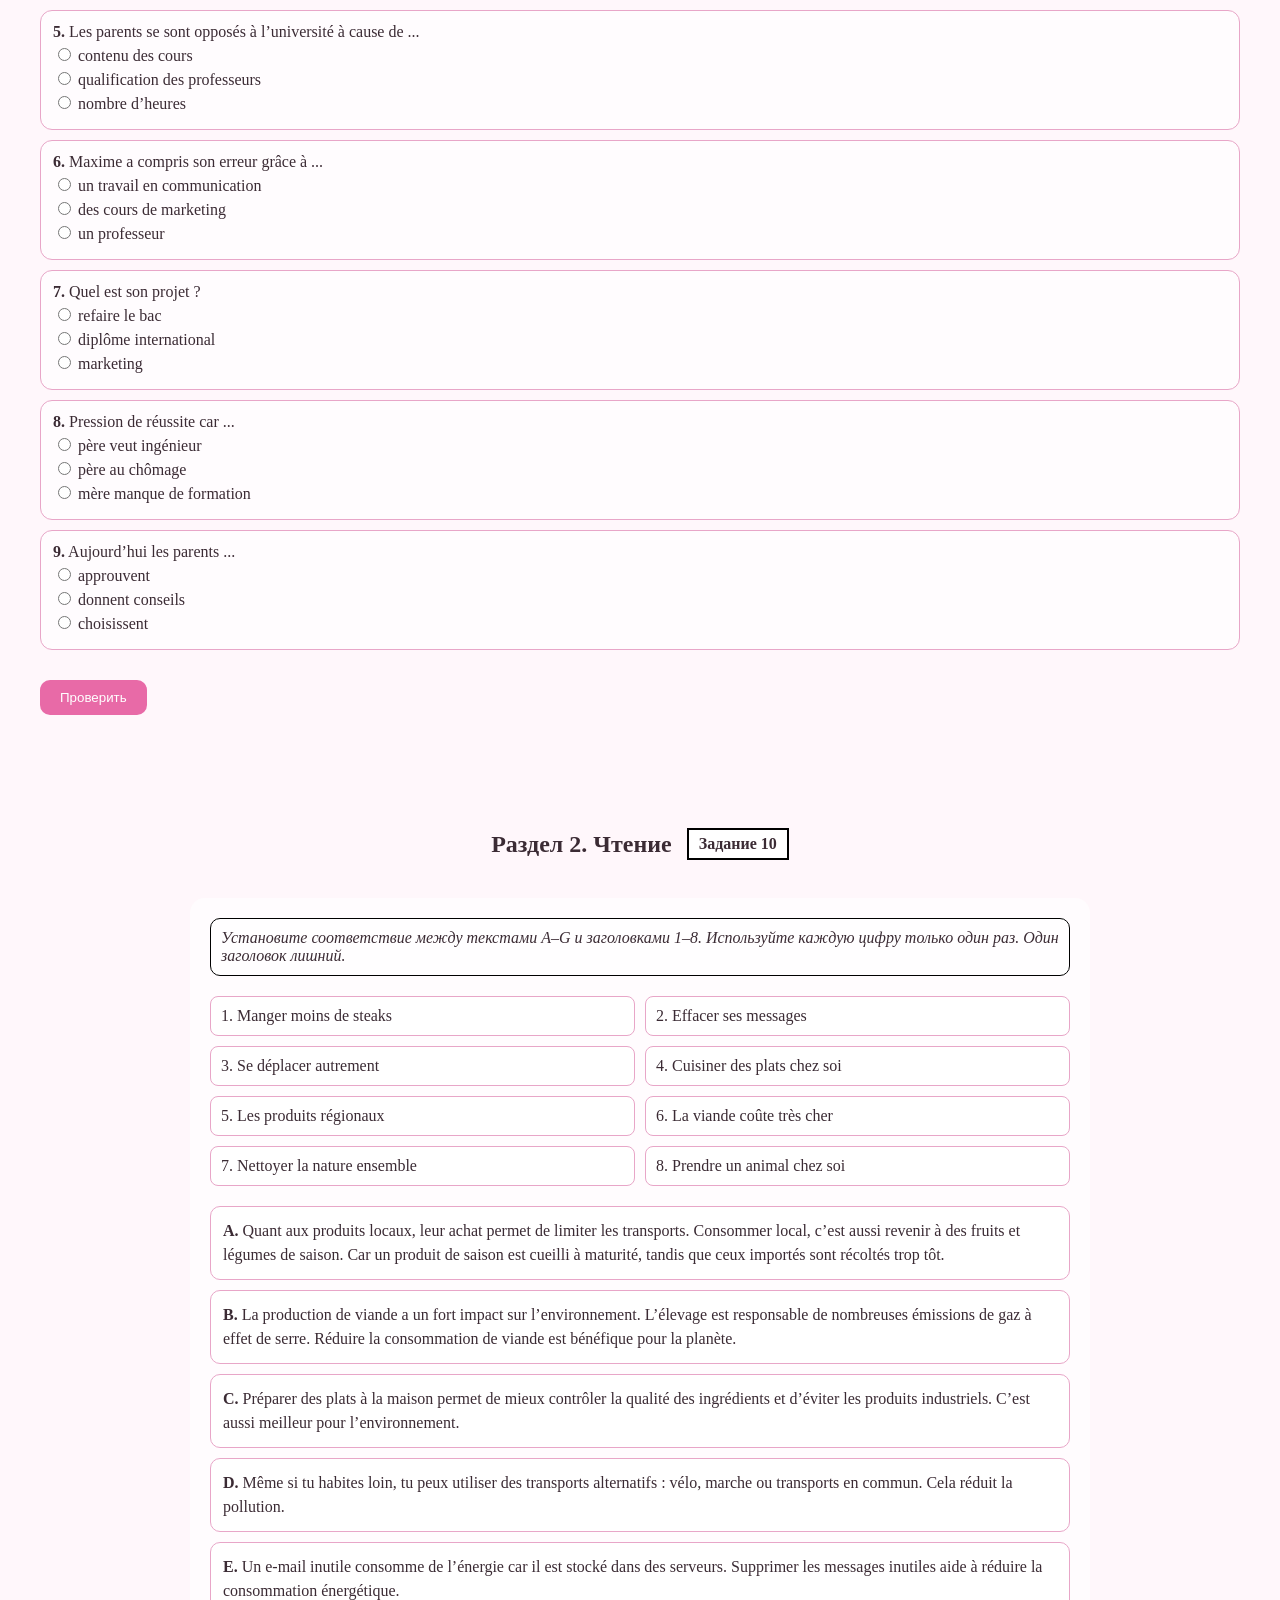
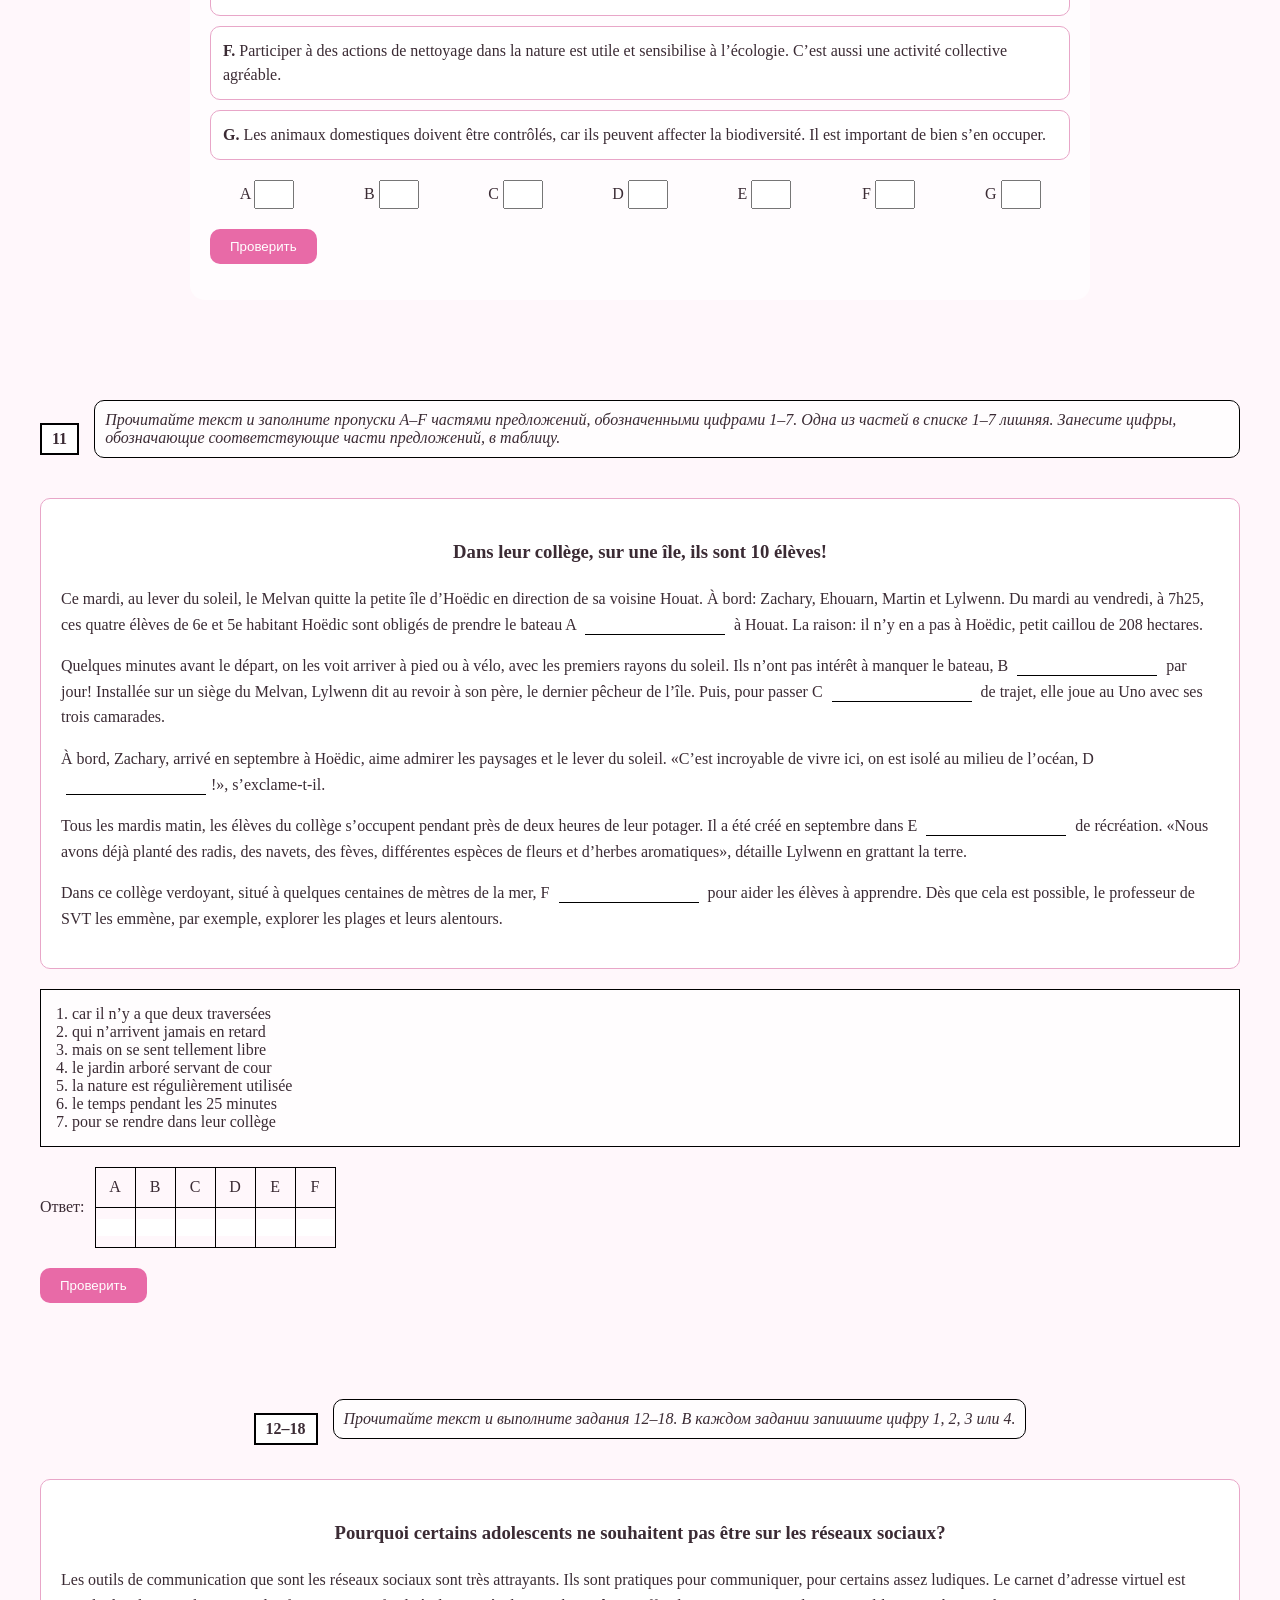
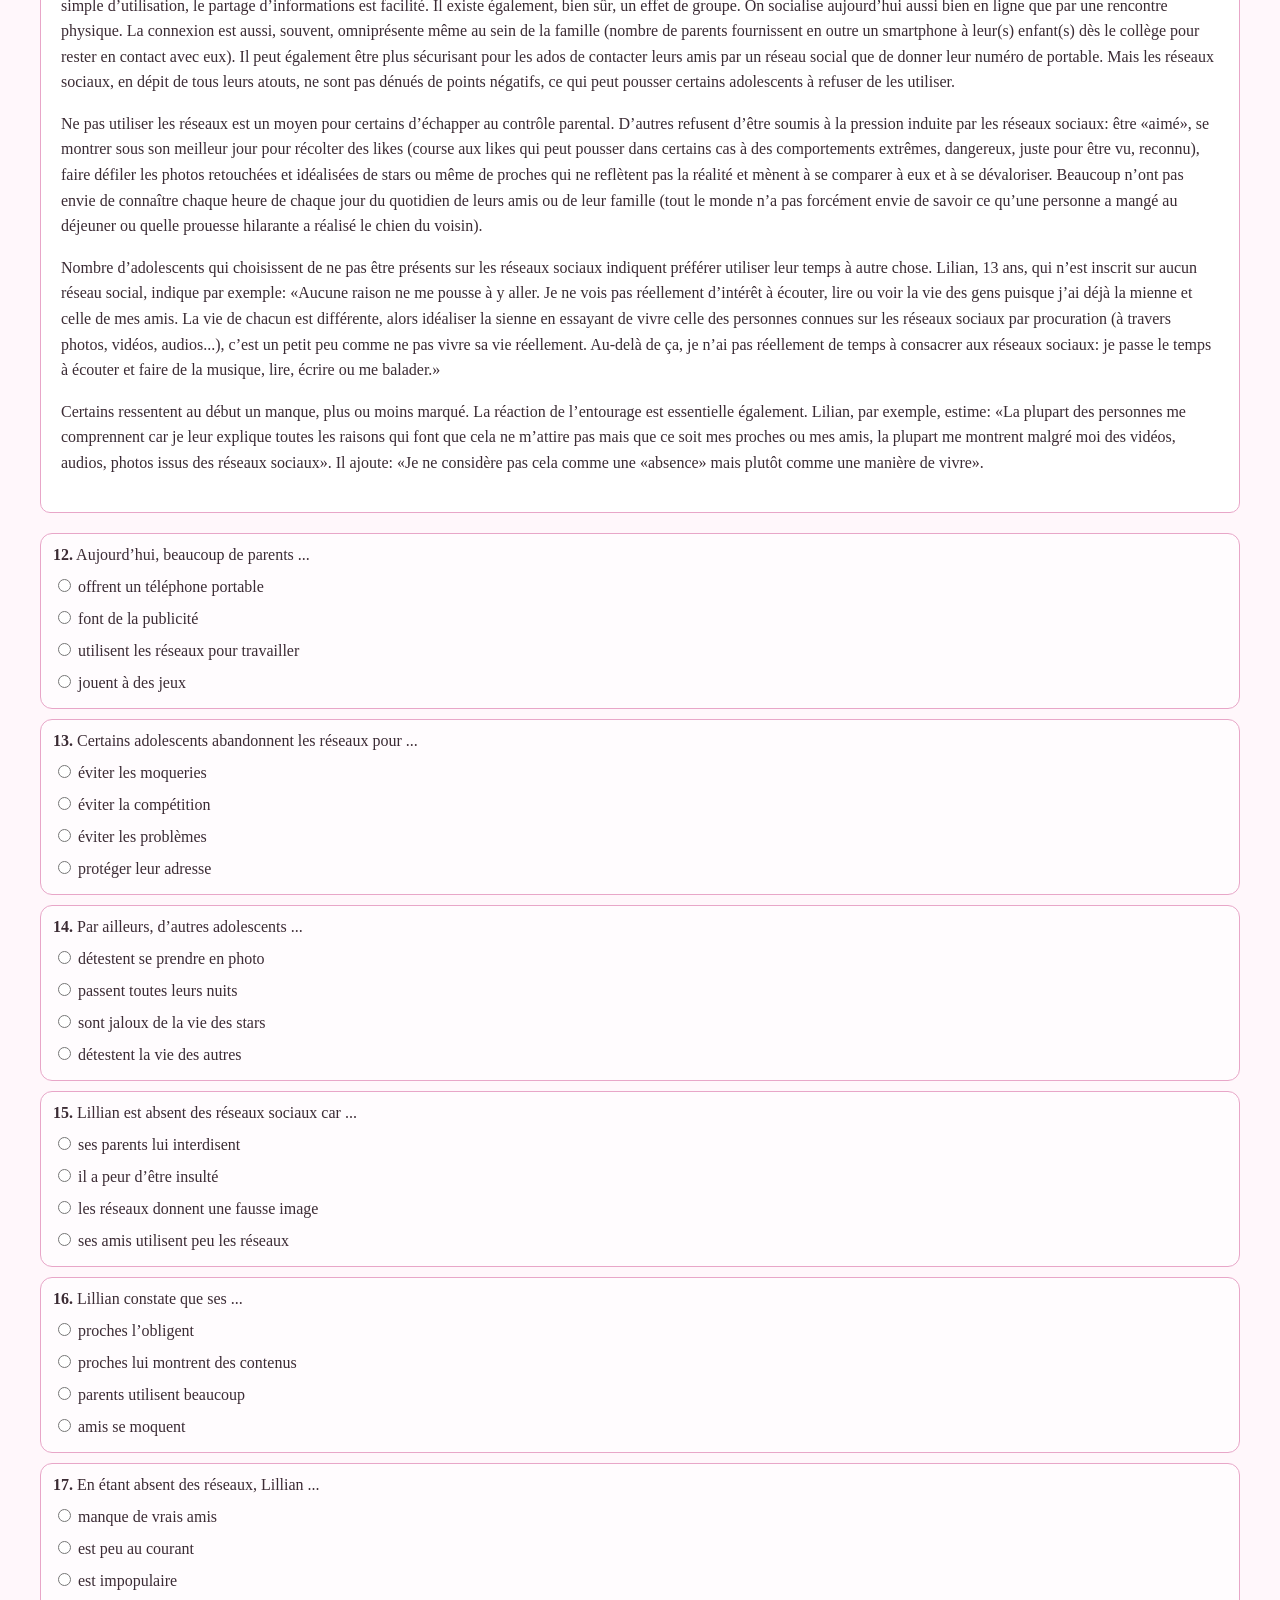
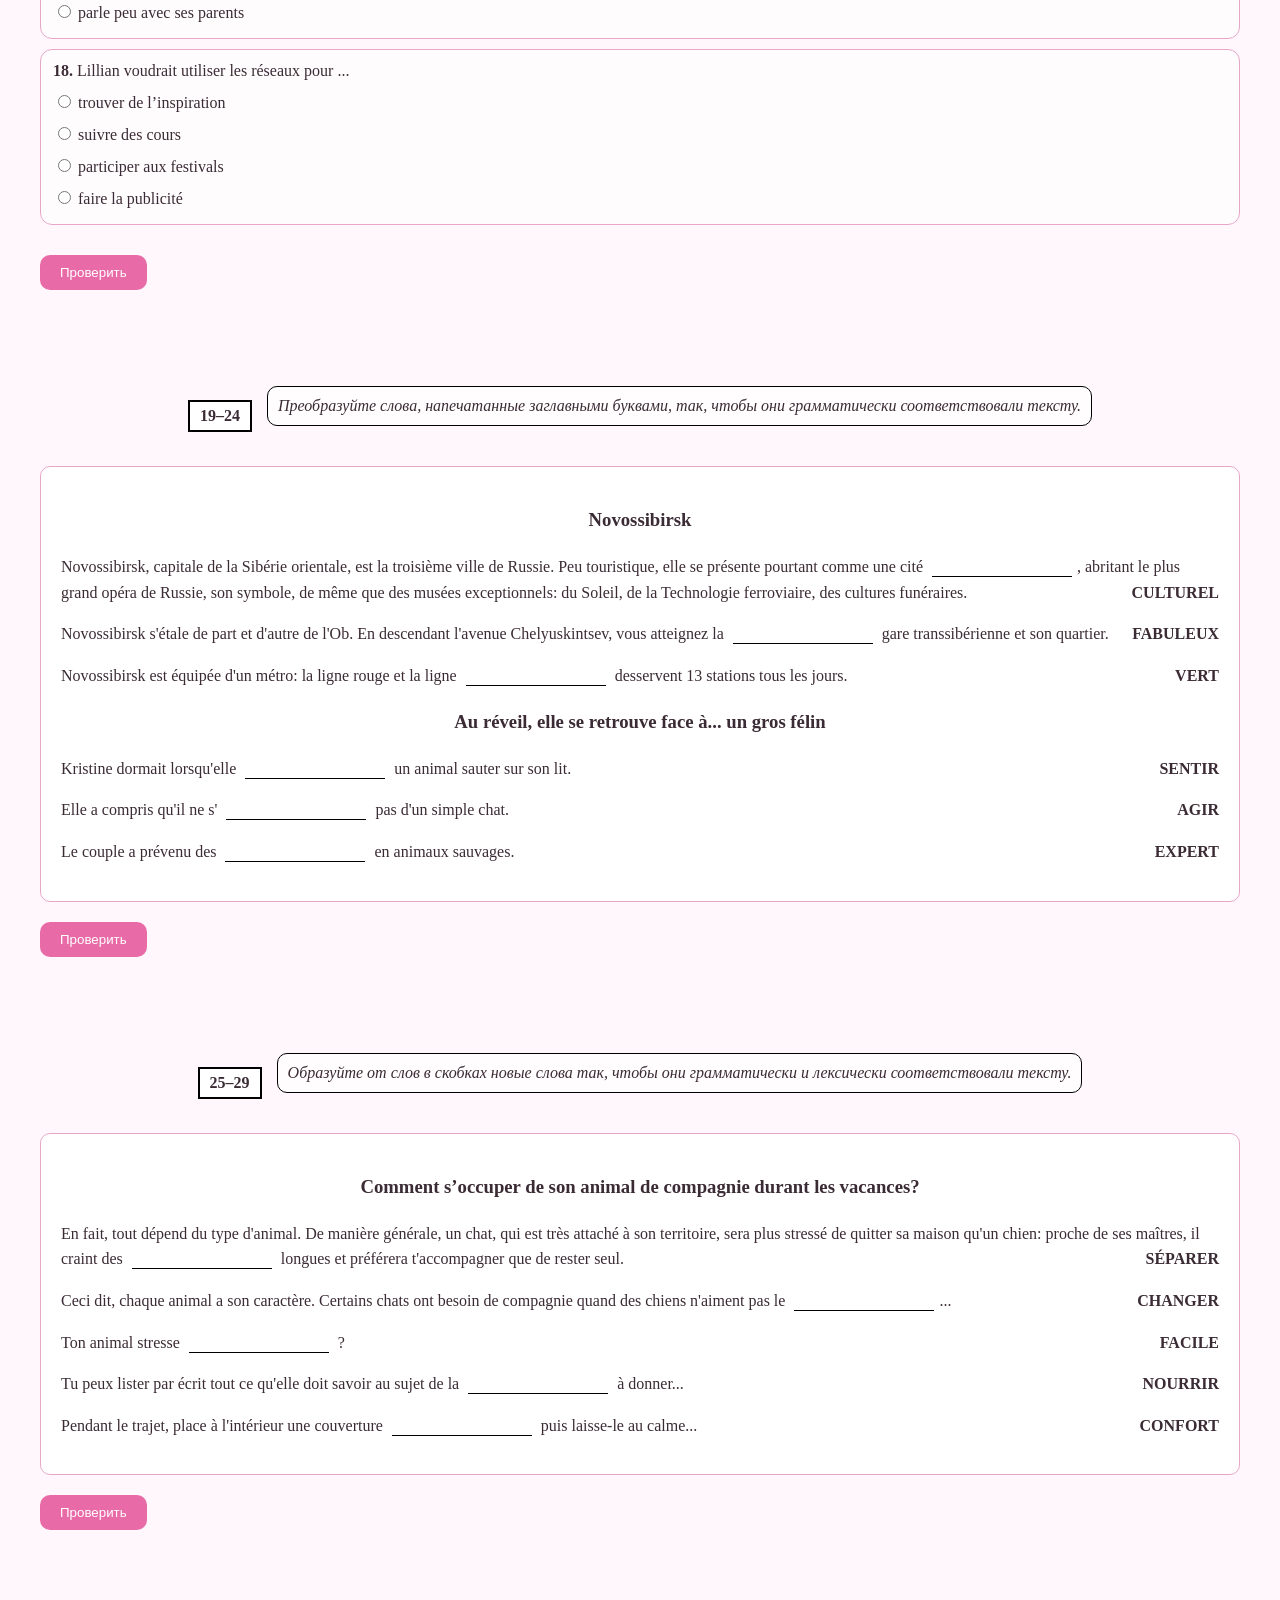
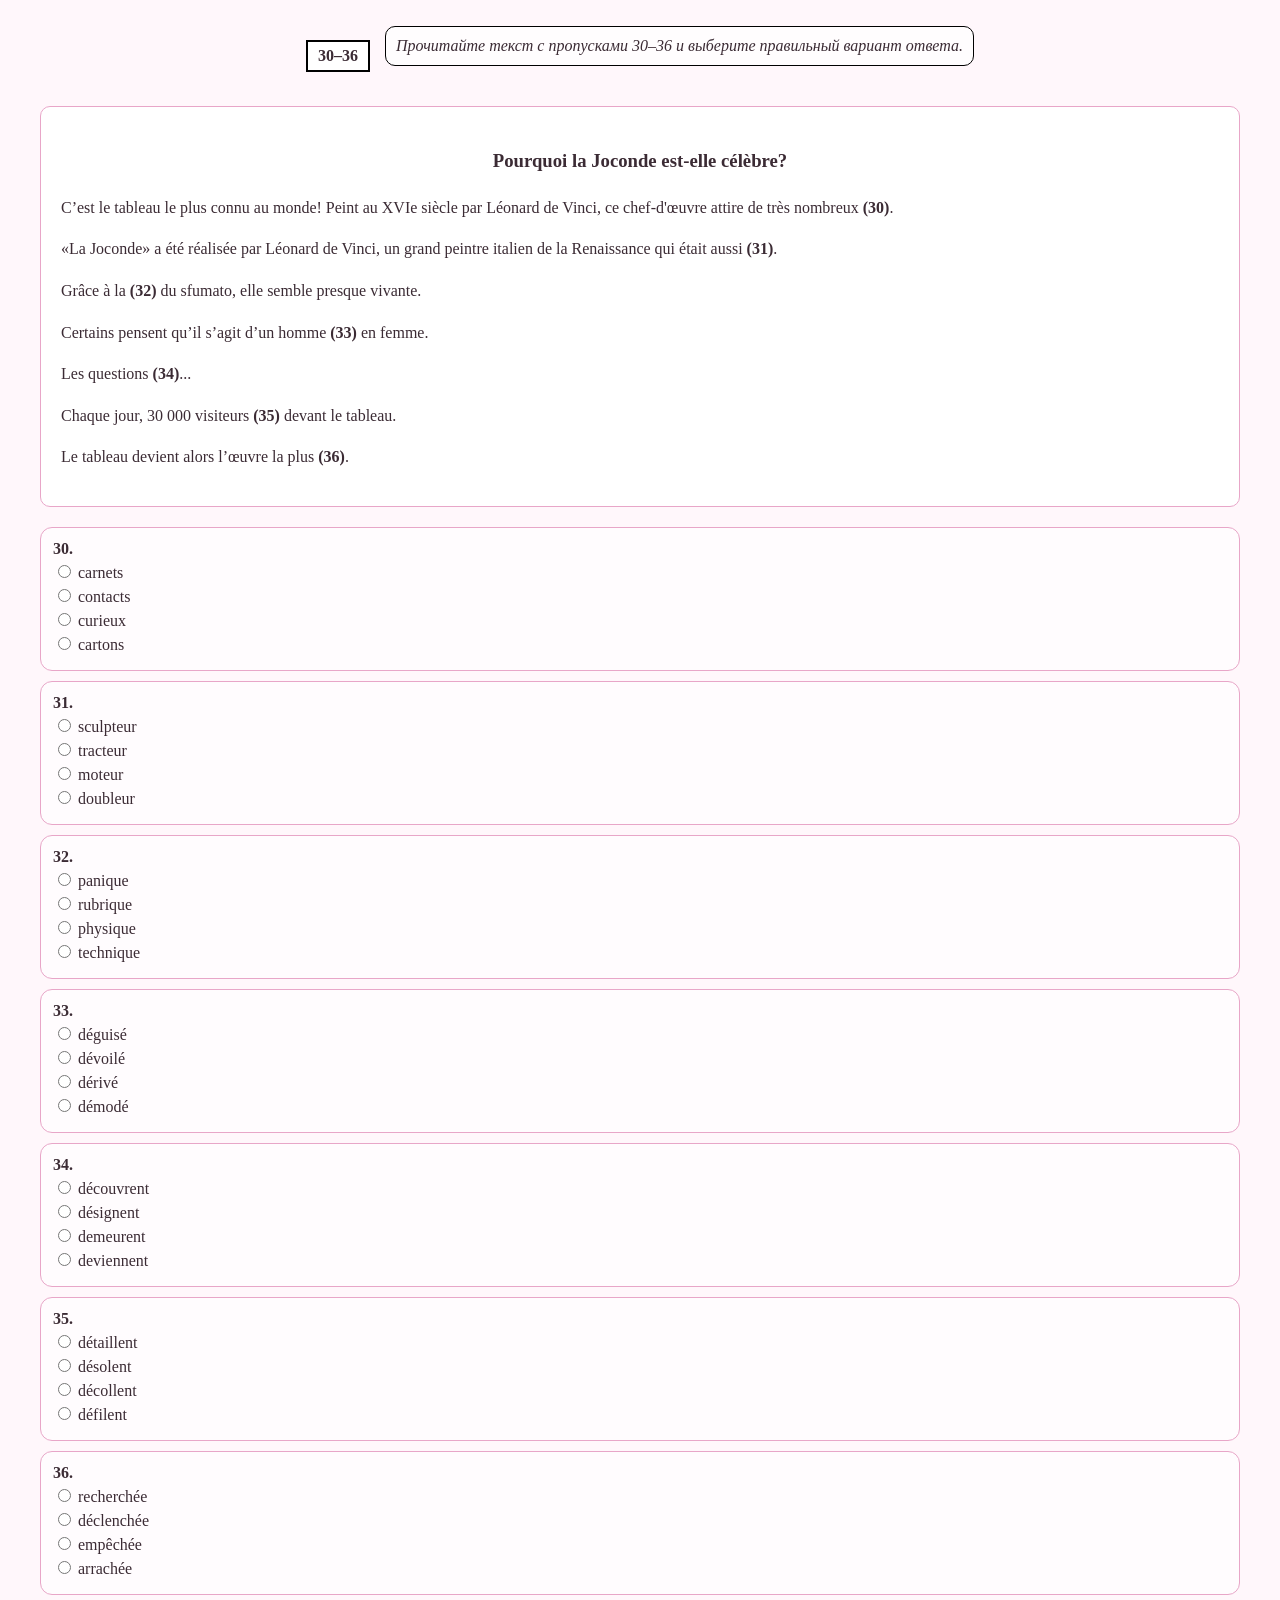
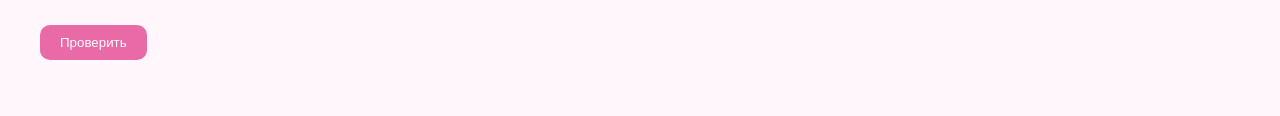
==== commit 7a0f33d1: "Update tests.html" ====
--- a/tests.html
+++ b/tests.html
@@ -28,7 +28,6 @@
 
     <h2 class="center">Раздел 1. Аудирование</h2>
 
-    <!-- 🎧 АУДИО -->
     <div class="audio-player">
       <p>Прослушайте аудиозапись:</p>
       <audio controls>
@@ -36,7 +35,6 @@
       </audio>
     </div>
 
-    <!-- ЗАДАНИЕ 1 -->
     <div class="exam-block">
 
       <div class="exam-header">
@@ -75,7 +73,6 @@
 
     </div>
 
-    <!-- ЗАДАНИЕ 2 -->
     <div class="exam-block">
 
       <div class="exam-header">
@@ -135,7 +132,6 @@
 
     <div class="questions">
 
-      <!-- 3 -->
       <div class="task">
         <b>3.</b> Les parents de Maxime ont ...
         <label><input type="radio" name="q3" value="1"> vendu leur maison à Dijon</label>
@@ -143,7 +139,6 @@
         <label><input type="radio" name="q3" value="3"> travaillé dans la médecine</label>
       </div>
 
-      <!-- 4 -->
       <div class="task">
         <b>4.</b> Les parents ont insisté pour que Maxime ...
         <label><input type="radio" name="q4" value="1"> passe une année à l’étranger</label>
@@ -151,7 +146,6 @@
         <label><input type="radio" name="q4" value="3"> fasse un bac littéraire</label>
       </div>
 
-      <!-- 5 -->
       <div class="task">
         <b>5.</b> Les parents se sont opposés à l’université à cause de ...
         <label><input type="radio" name="q5" value="1"> contenu des cours</label>
@@ -159,7 +153,6 @@
         <label><input type="radio" name="q5" value="3"> nombre d’heures</label>
       </div>
 
-      <!-- 6 -->
       <div class="task">
         <b>6.</b> Maxime a compris son erreur grâce à ...
         <label><input type="radio" name="q6" value="1"> un travail en communication</label>
@@ -167,7 +160,6 @@
         <label><input type="radio" name="q6" value="3"> un professeur</label>
       </div>
 
-      <!-- 7 -->
       <div class="task">
         <b>7.</b> Quel est son projet ?
         <label><input type="radio" name="q7" value="1"> refaire le bac</label>
@@ -175,7 +167,6 @@
         <label><input type="radio" name="q7" value="3"> marketing</label>
       </div>
 
-      <!-- 8 -->
       <div class="task">
         <b>8.</b> Pression de réussite car ...
         <label><input type="radio" name="q8" value="1"> père veut ingénieur</label>
@@ -183,7 +174,6 @@
         <label><input type="radio" name="q8" value="3"> mère manque de formation</label>
       </div>
 
-      <!-- 9 -->
       <div class="task">
         <b>9.</b> Aujourd’hui les parents ...
         <label><input type="radio" name="q9" value="1"> approuvent</label>
@@ -217,7 +207,6 @@
         Используйте каждую цифру только один раз. Один заголовок лишний.
       </div>
 
-      <!-- ЗАГОЛОВКИ -->
       <div class="headings">
         <div>1. Manger moins de steaks</div>
         <div>2. Effacer ses messages</div>
@@ -229,7 +218,6 @@
         <div>8. Prendre un animal chez soi</div>
       </div>
 
-      <!-- ТЕКСТЫ -->
       <div class="texts">
 
         <div class="text-block">
@@ -273,7 +261,6 @@
 
       </div>
 
-      <!-- ОТВЕТЫ -->
       <div class="answers-grid">
         <div>A <input data-answer="5"></div>
         <div>B <input data-answer="1"></div>
@@ -298,7 +285,6 @@
 
   <div class="section__content">
 
-    <!-- HEADER -->
     <div class="exam-header">
       <div class="exam-task-number">11</div>
       <div class="exam-instruction">
@@ -308,7 +294,6 @@
       </div>
     </div>
 
-    <!-- ТЕКСТ -->
     <div class="reading-text">
 
       <h3>Dans leur collège, sur une île, ils sont 10 élèves!</h3>
@@ -353,7 +338,6 @@
 
     </div>
 
-    <!-- ВАРИАНТЫ -->
     <div class="variants">
       <div>1. car il n’y a que deux traversées</div>
       <div>2. qui n’arrivent jamais en retard</div>
@@ -364,7 +348,6 @@
       <div>7. pour se rendre dans leur collège</div>
     </div>
 
-    <!-- ТАБЛИЦА -->
     <div class="answer-table">
       <span>Ответ:</span>
       <table>
@@ -406,7 +389,6 @@
       </div>
     </div>
 
-    <!-- ТЕКСТ -->
     <div class="reading-text">
 
        <h3 class="reading-title">
@@ -462,7 +444,6 @@
 
     </div>
 
-    <!-- ВОПРОСЫ -->
     <div class="questions">
 
       <div class="task">
@@ -722,7 +703,6 @@
 
     </div>
 
-    <!-- ВОПРОСЫ -->
     <div class="questions">
 
       <div class="task">
@@ -790,4 +770,4 @@
 
 </section>
 
-<script src="script.js"></script>+<script src="script.js"></script>
